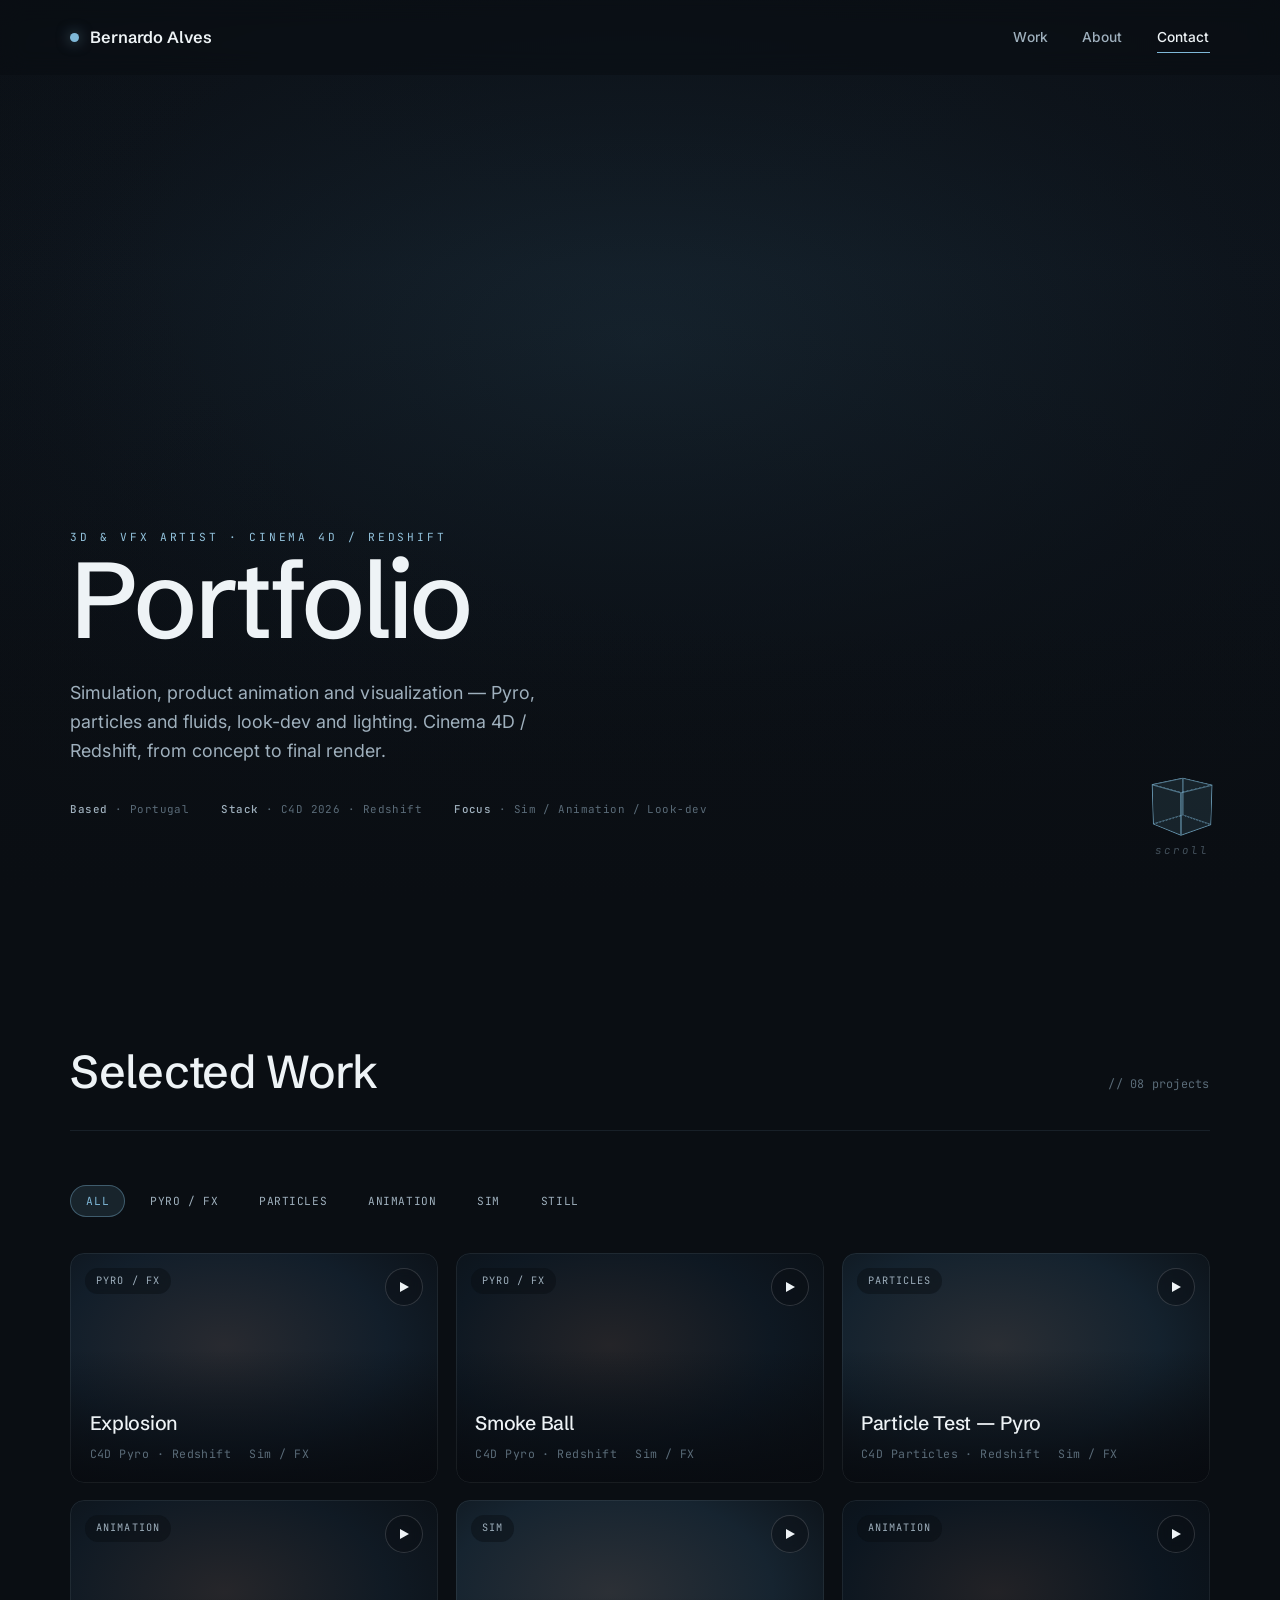
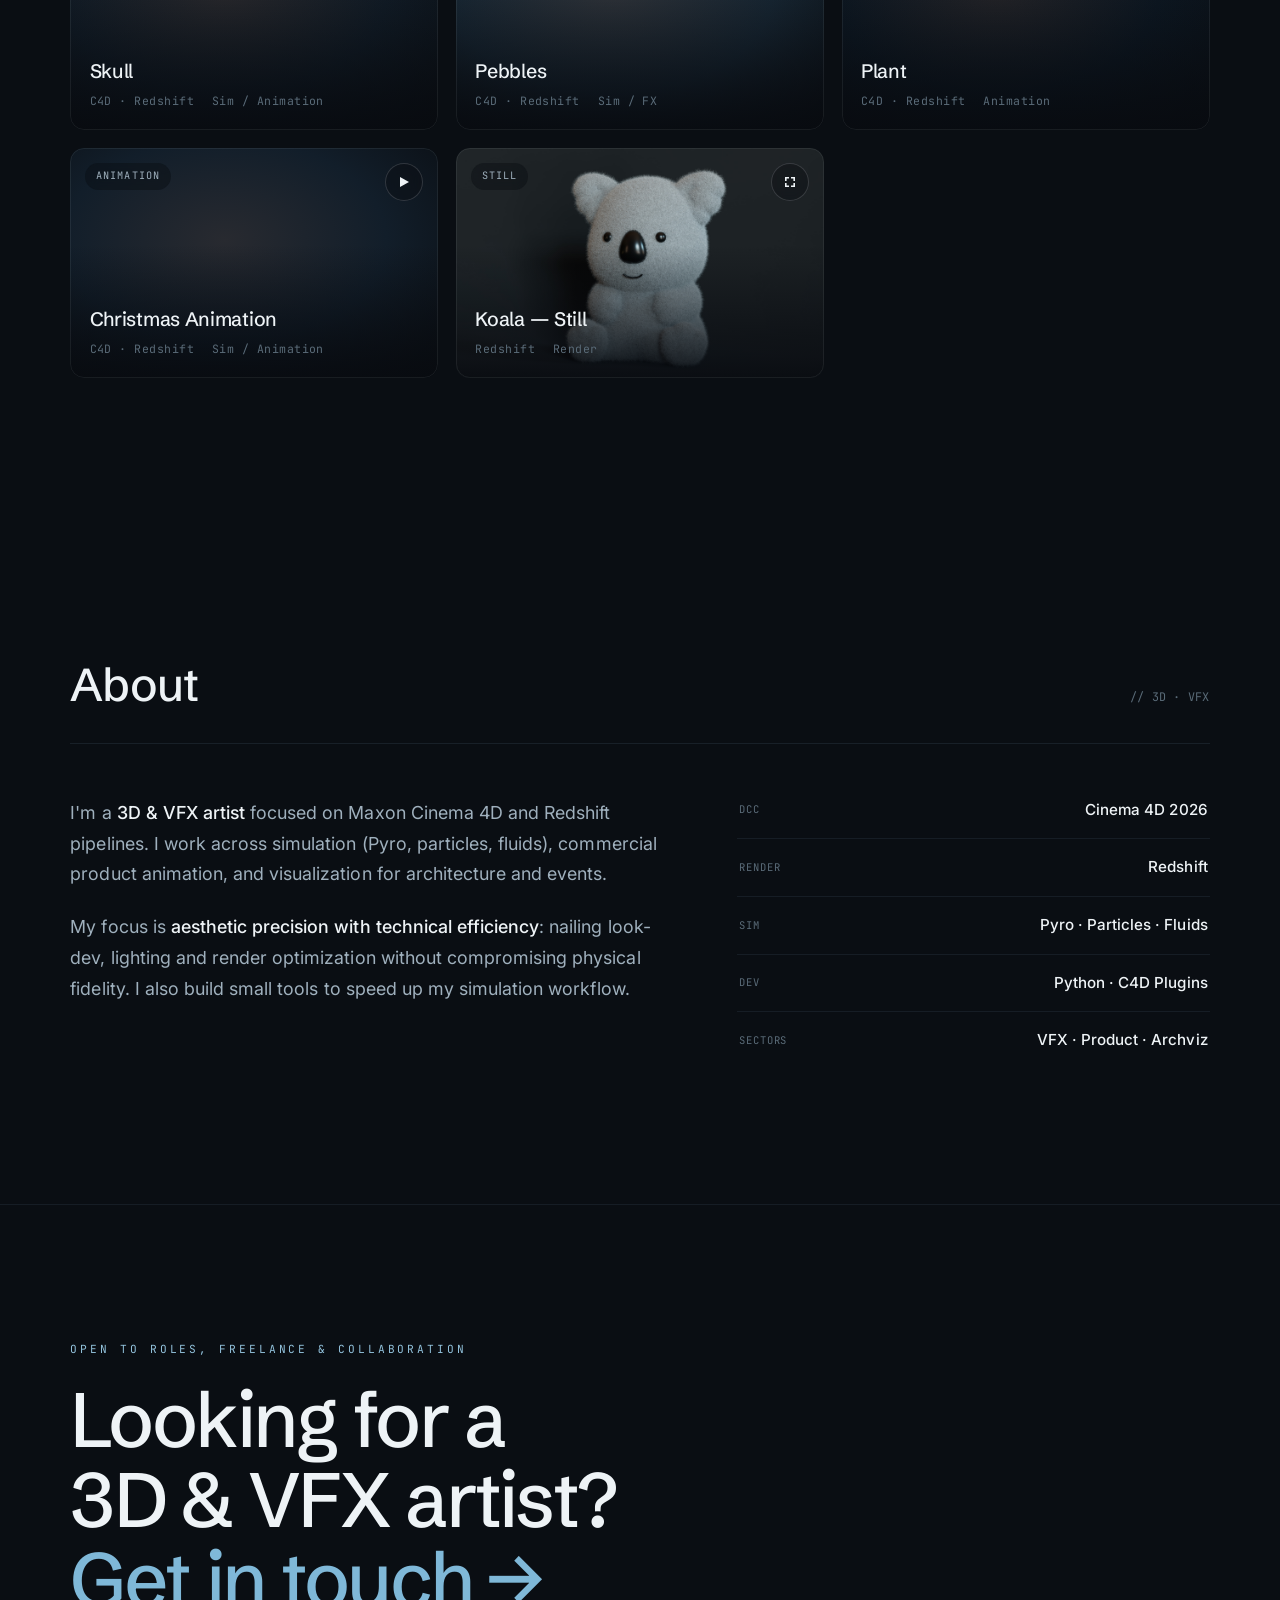
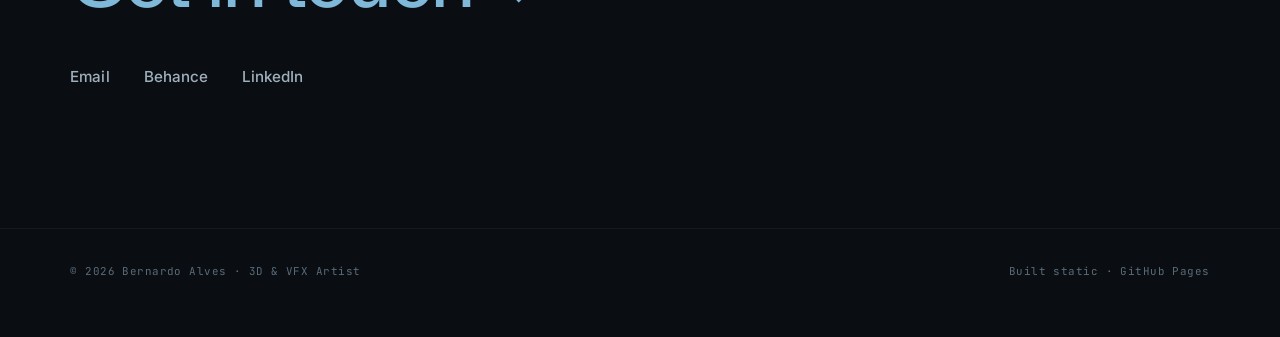
==== index.html @ 75c1fbb4 "Coherent capitalised notes; warmer overlay info layout - Rewrite every project note in a consistent," ====
<!DOCTYPE html>
<html lang="en">
<head>
<meta charset="UTF-8">
<meta name="viewport" content="width=device-width, initial-scale=1.0">
<script>document.documentElement.classList.add('js');</script>
<title>Bernardo Alves — 3D & VFX Artist</title>
<meta name="description" content="Portfolio of Bernardo Alves — 3D & VFX artist. Cinema 4D and Redshift: Pyro simulation, particles and fluids, product animation and visualization.">

<!-- Social / SEO -->
<meta property="og:type" content="website">
<meta property="og:title" content="Bernardo Alves — 3D & VFX Artist">
<meta property="og:description" content="Pyro, particles and fluids. Product animation and visualization. Cinema 4D / Redshift pipelines.">
<meta property="og:url" content="https://bernardoooalvesss.github.io/portfolio/">
<meta property="og:image" content="https://bernardoooalvesss.github.io/portfolio/assets/og-cover.jpg">
<meta name="twitter:card" content="summary_large_image">
<meta name="twitter:title" content="Bernardo Alves — 3D & VFX Artist">
<meta name="twitter:description" content="Pyro, particles and fluids. Cinema 4D / Redshift pipelines.">
<meta name="twitter:image" content="https://bernardoooalvesss.github.io/portfolio/assets/og-cover.jpg">
<meta name="theme-color" content="#0a0e13">
<link rel="icon" href="data:image/svg+xml,%3Csvg xmlns='http://www.w3.org/2000/svg' viewBox='0 0 32 32'%3E%3Crect width='32' height='32' rx='7' fill='%230a0e13'/%3E%3Ccircle cx='16' cy='16' r='6' fill='%237fb8d8'/%3E%3C/svg%3E">

<link rel="preconnect" href="https://fonts.googleapis.com">
<link rel="preconnect" href="https://fonts.gstatic.com" crossorigin>
<link href="https://fonts.googleapis.com/css2?family=Schibsted+Grotesk:wght@400;500;600;700&family=Inter:wght@400;450;500;600&family=JetBrains+Mono:wght@400&display=swap" rel="stylesheet">
<link rel="stylesheet" href="css/styles.css">
</head>
<body>

<nav class="nav" id="nav">
  <a class="brand" href="#top"><span class="dot"></span>Bernardo Alves</a>
  <div class="nav-links">
    <a href="#work">Work</a>
    <a href="#about">About</a>
    <a href="#contact">Contact</a>
  </div>
</nav>

<!-- ===================== HERO ===================== -->
<header class="hero" id="top">
  <div class="hero-media">
    <video id="hero-video" muted loop playsinline preload="none"
           poster="data:image/svg+xml,%3Csvg xmlns='http://www.w3.org/2000/svg' width='1600' height='900'%3E%3Cdefs%3E%3CradialGradient id='g' cx='50%25' cy='38%25' r='75%25'%3E%3Cstop offset='0' stop-color='%2316242f'/%3E%3Cstop offset='.5' stop-color='%230e151d'/%3E%3Cstop offset='1' stop-color='%230a0e13'/%3E%3C/radialGradient%3E%3C/defs%3E%3Crect width='1600' height='900' fill='url(%23g)'/%3E%3C/svg%3E"
           data-src-mp4="assets/media/bolafumo.mp4"></video>
  </div>
  <div class="hero-inner">
    <p class="eyebrow">3D &amp; VFX Artist · Cinema&nbsp;4D / Redshift</p>
    <h1>Portfolio</h1>
    <p class="hero-sub">Simulation, product animation and visualization — Pyro, particles and fluids, look-dev and lighting. Cinema&nbsp;4D / Redshift, from concept to final render.</p>
    <div class="hero-meta">
      <span class="slate"><b>Based</b> · Portugal</span>
      <span class="slate"><b>Stack</b> · C4D 2026 · Redshift</span>
      <span class="slate"><b>Focus</b> · Sim / Animation / Look-dev</span>
    </div>
  </div>
  <div class="scrollcue" id="scrollcue" aria-hidden="true">
    <div class="cube"><i></i><i></i><i></i><i></i><i></i><i></i></div>
    <em class="slate">scroll</em>
  </div>
</header>

<!-- ===================== WORK ===================== -->
<section id="work">
  <div class="sec-head" data-reveal>
    <h2>Selected Work</h2>
    <span class="count" id="work-count"></span>
  </div>

  <div class="filters" id="filters" role="group" aria-label="Filter by category" data-reveal></div>

  <!-- Tiles: duplicate an <article> per project and edit the data-* attributes.
       data-title / data-soft / data-role : card metadata
       data-tag   : category (drives the filters)
       data-src-mp4 : looping H.264 preview   ·   data-img : image-only tile -->
  <div class="grid" id="grid" data-reveal>
    <article class="tile"
      data-title="Explosion"
      data-soft="C4D Pyro · Redshift" data-role="Sim / FX"
      data-tag="Pyro / FX"
      data-note="Pyro explosion animation"
      data-src-mp4="assets/media/EXPLOSAO1.mp4"></article>

    <article class="tile"
      data-title="Smoke Ball"
      data-soft="C4D Pyro · Redshift" data-role="Sim / FX"
      data-tag="Pyro / FX"
      data-note="Pyro smoke animation"
      data-src-mp4="assets/media/bolafumo.mp4"></article>

    <article class="tile"
      data-title="Particle Test — Pyro"
      data-soft="C4D Particles · Redshift" data-role="Sim / FX"
      data-tag="Particles"
      data-note="Particle animation driven by a Pyro emitter"
      data-src-mp4="assets/media/PARTICULAS_PYROTESTE1.mp4"></article>

    <article class="tile"
      data-title="Skull"
      data-soft="C4D · Redshift" data-role="Sim / Animation"
      data-tag="Animation"
      data-note="Material creation and particle animation"
      data-src-mp4="assets/media/caveira.mp4"></article>

    <article class="tile"
      data-title="Pebbles"
      data-soft="C4D · Redshift" data-role="Sim / FX"
      data-tag="Sim"
      data-note="Particle animation"
      data-src-mp4="assets/media/pedrinhas.mp4"></article>

    <article class="tile" data-orient="portrait"
      data-title="Plant"
      data-soft="C4D · Redshift" data-role="Animation"
      data-tag="Animation"
      data-note="Branch spline-modifier animation"
      data-src-mp4="assets/media/planta.mp4"></article>

    <article class="tile"
      data-title="Christmas Animation"
      data-soft="C4D · Redshift" data-role="Sim / Animation"
      data-tag="Animation"
      data-note="Particle animation"
      data-src-mp4="assets/media/anim_painatal.mp4"></article>

    <article class="tile"
      data-title="Koala — Still"
      data-soft="Redshift" data-role="Render"
      data-tag="Still"
      data-note="Still render with hair material"
      data-poster="assets/media/koala.jpg" data-img="assets/media/koala.jpg"></article>
  </div>
</section>

<!-- ===================== ABOUT ===================== -->
<section id="about">
  <div class="sec-head" data-reveal>
    <h2>About</h2>
    <span class="count">// 3D · VFX</span>
  </div>
  <div class="about" data-reveal>
    <div>
      <p>I'm a <strong>3D &amp; VFX artist</strong> focused on Maxon Cinema&nbsp;4D and Redshift pipelines. I work across simulation (Pyro, particles, fluids), commercial product animation, and visualization for architecture and events.</p>
      <p>My focus is <strong>aesthetic precision with technical efficiency</strong>: nailing look-dev, lighting and render optimization without compromising physical fidelity. I also build small tools to speed up my simulation workflow.</p>
    </div>
    <div class="spec-list">
      <div class="spec-row"><span class="k">DCC</span><span class="v">Cinema 4D 2026</span></div>
      <div class="spec-row"><span class="k">Render</span><span class="v">Redshift</span></div>
      <div class="spec-row"><span class="k">Sim</span><span class="v">Pyro · Particles · Fluids</span></div>
      <div class="spec-row"><span class="k">Dev</span><span class="v">Python · C4D Plugins</span></div>
      <div class="spec-row"><span class="k">Sectors</span><span class="v">VFX · Product · Archviz</span></div>
    </div>
  </div>
</section>

<!-- ===================== CONTACT ===================== -->
<section id="contact" class="contact">
  <p class="eyebrow" style="margin-bottom:22px" data-reveal>Open to roles, freelance &amp; collaboration</p>
  <h2 data-reveal>Looking for a 3D&nbsp;&amp;&nbsp;VFX artist?<br><a href="mailto:bernardoalves3d@gmail.com">Get in touch →</a></h2>
  <div class="contact-links" data-reveal>
    <a href="mailto:bernardoalves3d@gmail.com">Email</a>
    <a href="https://www.behance.net/bernardoalves36" target="_blank" rel="noopener">Behance</a>
    <a href="https://www.linkedin.com/in/bernardo-alves-708a09206/" target="_blank" rel="noopener">LinkedIn</a>
  </div>
</section>

<footer>
  <span class="slate">© <span id="yr"></span> Bernardo Alves · 3D &amp; VFX Artist</span>
  <span class="slate">Built static · GitHub Pages</span>
</footer>

<!-- ===================== HOVER PREVIEW ===================== -->
<div class="preview" id="preview" aria-hidden="true">
  <div class="preview-card">
    <div class="preview-media">
      <video muted loop playsinline preload="none"></video>
      <img alt="" style="display:none">
    </div>
    <aside class="preview-info">
      <h3 class="p-title"></h3>
      <p class="p-note-text"></p>
      <div class="p-credit">
        <div class="c-row"><span class="c-k">Software</span><span class="c-v">Maxon Cinema 4D</span></div>
        <div class="c-row"><span class="c-k">Render</span><span class="c-v">Redshift</span></div>
      </div>
    </aside>
  </div>
</div>

<script src="js/main.js" defer></script>
</body>
</html>
---- css/styles.css ----
/* =================================================================
   Bernardo Alves — 3D & VFX Artist · portfolio styles
   Palette derived from the smoke render (cool steel-blue + rose).
   ================================================================= */

:root{
  --bg:#0a0e13;           /* deep blue-black — smoke shadow */
  --bg-raise:#10161e;
  --line:#27323f;
  --line-soft:#171f28;
  --ink:#eef3f6;          /* cool white */
  --ink-dim:#9fb0bd;
  --ink-faint:#5a6b78;
  --ember:#7fb8d8;        /* accent — steel-blue / smoke glow */
  --ember-soft:#527890;
  --rose:#cf92c2;         /* warm nuance — magenta-rose from the smoke base */
  --rose-deep:#7a4f86;
  --font-display:'Schibsted Grotesk',system-ui,sans-serif;
  --font-body:'Inter',system-ui,sans-serif;
  --font-mono:'JetBrains Mono',ui-monospace,monospace;
  --maxw:1440px;
  --gutter:clamp(22px,5.5vw,76px);
  --grid-gap:clamp(12px,1.4vw,22px);
  --ease:cubic-bezier(.22,1,.36,1);
}

*{box-sizing:border-box;margin:0;padding:0}
html{scroll-behavior:smooth;scroll-padding-top:88px;background:var(--bg)}
body{
  background:transparent;
  color:var(--ink);
  font-family:var(--font-body);
  line-height:1.62;
  letter-spacing:.002em;
  -webkit-font-smoothing:antialiased;
  text-rendering:optimizeLegibility;
  overflow-x:hidden;
}
a{color:inherit;text-decoration:none}
img,video{display:block;max-width:100%}

/* ---- scroll reveal (hidden only when JS is active, so no-JS still shows) ---- */
html.js [data-reveal]{opacity:0;transform:translateY(28px);transition:opacity .8s ease, transform .9s var(--ease)}
html.js [data-reveal].in{opacity:1;transform:none}

/* ---- micro-label (technical signature, used sparingly) ---- */
.slate{
  font-family:var(--font-mono);
  font-size:.68rem;
  letter-spacing:.04em;
  color:var(--ink-faint);
}
.slate b{color:var(--ink-dim);font-weight:500}
.eyebrow{
  font-family:var(--font-mono);
  font-size:.7rem;
  letter-spacing:.26em;
  text-transform:uppercase;
  color:color-mix(in srgb,var(--ember) 82%, var(--ink));
}

/* ---------------- NAV ---------------- */
.nav{
  position:fixed;top:0;left:0;right:0;z-index:50;
  display:flex;align-items:center;justify-content:space-between;
  padding:22px var(--gutter);
  backdrop-filter:blur(12px);
  background:color-mix(in srgb,var(--bg) 55%, transparent);
  border-bottom:1px solid transparent;
  transition:border-color .4s, background .4s, padding .4s;
}
.nav.scrolled{border-bottom-color:color-mix(in srgb,var(--line) 55%, transparent);padding:15px var(--gutter)}
.brand{font-family:var(--font-display);font-weight:600;font-size:1.02rem;letter-spacing:-.01em;display:flex;align-items:center;gap:11px}
.brand .dot{width:9px;height:9px;border-radius:50%;background:var(--ember);box-shadow:0 0 14px color-mix(in srgb,var(--ember) 55%,transparent)}
.nav-links{display:flex;gap:34px;font-family:var(--font-body);font-weight:500;font-size:.86rem;letter-spacing:.01em}
.nav-links a{color:var(--ink-dim);transition:color .25s;position:relative;padding:4px 0}
.nav-links a:hover,.nav-links a:focus-visible,.nav-links a.active{color:var(--ink)}
.nav-links a::after{content:"";position:absolute;left:0;bottom:-1px;height:1px;width:0;background:var(--ember);transition:width .3s var(--ease)}
.nav-links a:hover::after,.nav-links a:focus-visible::after,.nav-links a.active::after{width:100%}
@media(max-width:680px){.nav-links{display:none}}

/* ---------------- HERO ---------------- */
.hero{position:relative;height:100svh;min-height:600px;display:flex;align-items:flex-end;overflow:hidden}
.hero-media{position:absolute;inset:0;z-index:0}
.hero-media video,.hero-media .poster-fallback{width:100%;height:100%;object-fit:cover}
.hero-media::after{content:"";position:absolute;inset:0;background:
  radial-gradient(125% 95% at 68% 28%, transparent 42%, rgba(10,14,19,.5) 100%),
  linear-gradient(180deg,rgba(10,14,19,.4) 0%,rgba(10,14,19,.04) 30%,rgba(10,14,19,.5) 70%,var(--bg) 100%)}
.hero-inner{position:relative;z-index:2;width:100%;max-width:var(--maxw);margin:0 auto;padding:0 var(--gutter) clamp(56px,9vh,118px)}
.hero h1{
  font-family:var(--font-display);font-weight:500;
  font-size:clamp(2.7rem,8.4vw,6.8rem);
  line-height:1.0;letter-spacing:-.035em;max-width:15ch;
}
.hero h1 em{font-style:normal;color:var(--ember)}
.hero-sub{margin-top:26px;max-width:48ch;color:var(--ink-dim);font-size:clamp(1.02rem,1.4vw,1.2rem);line-height:1.6}
.hero-meta{display:flex;flex-wrap:wrap;gap:10px 32px;margin-top:36px}
.scrollcue{position:absolute;right:var(--gutter);bottom:40px;z-index:2;display:flex;flex-direction:column;align-items:center;gap:16px;perspective:340px}
.scrollcue .slate{opacity:.7;letter-spacing:.2em}
.cube{position:relative;width:42px;height:42px;transform-style:preserve-3d;transform:rotateX(-20deg) rotateY(24deg)}
.cube i{position:absolute;inset:0;display:block;border:1px solid color-mix(in srgb,var(--ember) 55%, transparent);background:color-mix(in srgb,var(--ember) 6%, transparent)}
.cube i:nth-child(1){transform:translateZ(21px)}
.cube i:nth-child(2){transform:rotateY(180deg) translateZ(21px)}
.cube i:nth-child(3){transform:rotateY(90deg) translateZ(21px)}
.cube i:nth-child(4){transform:rotateY(-90deg) translateZ(21px)}
.cube i:nth-child(5){transform:rotateX(90deg) translateZ(21px)}
.cube i:nth-child(6){transform:rotateX(-90deg) translateZ(21px)}

/* ---------------- SECTIONS ---------------- */
section{max-width:var(--maxw);margin:0 auto;padding:clamp(96px,15vh,196px) var(--gutter)}
#work{max-width:none}   /* full-bleed project gallery */
.sec-head{display:flex;align-items:baseline;justify-content:space-between;gap:24px;margin-bottom:clamp(40px,6vh,72px);border-bottom:1px solid color-mix(in srgb,var(--line) 50%, transparent);padding-bottom:20px}
.sec-head h2{font-family:var(--font-display);font-weight:500;font-size:clamp(1.8rem,3.6vw,2.9rem);letter-spacing:-.025em}
.sec-head .count{font-family:var(--font-mono);color:var(--ink-faint);font-size:.74rem;letter-spacing:.02em}

/* ---------------- FILTERS ---------------- */
.filters{display:flex;flex-wrap:wrap;gap:9px;margin-bottom:clamp(28px,4vh,44px)}
.filters button{
  font-family:var(--font-mono);font-size:.7rem;letter-spacing:.05em;text-transform:uppercase;
  color:var(--ink-dim);background:transparent;border:1px solid transparent;
  padding:8px 15px;border-radius:100px;cursor:pointer;transition:color .2s,border-color .2s,background .2s;
}
.filters button:hover{color:var(--ink);background:color-mix(in srgb,var(--ink) 6%, transparent)}
.filters button[aria-pressed="true"]{
  color:var(--ember);
  background:color-mix(in srgb,var(--ember) 13%, transparent);
  border-color:color-mix(in srgb,var(--ember) 38%, transparent);
}
.tile.hidden{display:none}

/* ---------------- WORK GRID ----------------
   3 columns, full width. On desktop the grid becomes "expandable":
   hovering a tile grows its column + row and gently pushes the rest
   (driven from JS by animating the grid track sizes). */
.grid{
  display:grid;
  grid-template-columns:repeat(3,1fr);
  gap:var(--grid-gap);
}
@media(max-width:1100px){.grid{grid-template-columns:repeat(2,1fr)}}
@media(max-width:640px){.grid{grid-template-columns:1fr}}

.tile{
  position:relative;border-radius:14px;overflow:hidden;min-width:0;
  background:var(--bg-raise);
  transition:transform .4s var(--ease), box-shadow .4s ease;
}
.tile::after{content:"";position:absolute;inset:0;border-radius:inherit;border:1px solid color-mix(in srgb,var(--ink) 7%, transparent);pointer-events:none;transition:border-color .4s;z-index:4}
.tile:hover,.tile:focus-visible{outline:none;transform:translateY(-4px);box-shadow:0 24px 50px -28px rgba(0,0,0,.7)}
.tile:hover::after,.tile:focus-visible::after{border-color:color-mix(in srgb,var(--ember) 40%, transparent)}

.tile-frame{position:relative;aspect-ratio:16/10;overflow:hidden;background:#05080c}
.tile-frame video,.tile-frame .poster{position:absolute;inset:0;width:100%;height:100%;object-fit:cover}
.tile-frame video{opacity:0;transition:opacity .6s}
.tile.playing .tile-frame video{opacity:1}
.tile-frame::after{content:"";position:absolute;inset:0;background:linear-gradient(180deg,transparent 42%,rgba(8,11,16,.92));pointer-events:none}
.tile-tag{position:absolute;top:15px;left:15px;z-index:3;font-family:var(--font-mono);font-size:.64rem;letter-spacing:.1em;text-transform:uppercase;color:var(--ink-dim);background:color-mix(in srgb,var(--bg) 45%, transparent);padding:5px 11px;border-radius:100px;backdrop-filter:blur(6px)}
.tile-body{position:absolute;left:0;right:0;bottom:0;z-index:3;padding:clamp(18px,1.5vw,30px)}
.tile-body h3{font-family:var(--font-display);font-weight:500;font-size:clamp(1.22rem,1.45vw,1.85rem);letter-spacing:-.015em;line-height:1.1}
.tile-body .row{display:flex;gap:6px 18px;flex-wrap:wrap;margin-top:10px}
.tile-body .slate{font-size:.72rem}
.play-dot{position:absolute;top:15px;right:15px;z-index:3;width:38px;height:38px;border-radius:50%;border:1px solid color-mix(in srgb,var(--ink) 16%, transparent);background:color-mix(in srgb,var(--bg) 40%, transparent);display:grid;place-items:center;backdrop-filter:blur(6px);transition:background .3s,border-color .3s}
.tile:hover .play-dot{background:var(--ember);border-color:var(--ember)}
.play-dot svg{width:12px;height:12px;fill:var(--ink)}
.tile:hover .play-dot svg{fill:var(--bg)}

/* ---------------- ABOUT ---------------- */
.about{display:grid;grid-template-columns:1.25fr 1fr;gap:clamp(40px,6vw,90px);align-items:start}
@media(max-width:820px){.about{grid-template-columns:1fr}}
.about p{color:var(--ink-dim);font-size:1.12rem;line-height:1.72;max-width:56ch}
.about p+p{margin-top:22px}
.about strong{color:var(--ink);font-weight:500}
.spec-list{display:flex;flex-direction:column}
.spec-row{display:flex;justify-content:space-between;align-items:center;gap:16px;padding:16px 2px;border-bottom:1px solid color-mix(in srgb,var(--line) 42%, transparent);font-size:.95rem}
.spec-row:first-child{padding-top:0}
.spec-row:last-child{border-bottom:none}
.spec-row .k{color:var(--ink-faint);font-family:var(--font-mono);text-transform:uppercase;letter-spacing:.08em;font-size:.66rem}
.spec-row .v{color:var(--ink);text-align:right;font-weight:500}

/* ---------------- CONTACT ---------------- */
.contact{text-align:left;border-top:1px solid color-mix(in srgb,var(--line) 42%, transparent)}
.contact h2{font-family:var(--font-display);font-weight:500;font-size:clamp(2.2rem,6.5vw,4.8rem);letter-spacing:-.035em;line-height:1.04;max-width:16ch}
.contact h2 a{color:var(--ember);transition:opacity .25s}
.contact h2 a:hover{opacity:.72}
.contact-links{display:flex;flex-wrap:wrap;gap:16px 34px;margin-top:clamp(34px,5vh,52px);font-family:var(--font-body);font-size:.95rem;font-weight:500}
.contact-links a{color:var(--ink-dim);border-bottom:1px solid transparent;padding-bottom:3px;transition:color .2s,border-color .2s}
.contact-links a:hover,.contact-links a:focus-visible{color:var(--ink);border-color:var(--rose)}
footer{max-width:var(--maxw);margin:0 auto;padding:34px var(--gutter) 56px;display:flex;justify-content:space-between;flex-wrap:wrap;gap:10px;border-top:1px solid color-mix(in srgb,var(--line) 32%, transparent)}

/* ---------------- HOVER PREVIEW OVERLAY ---------------- */
.preview{position:fixed;inset:0;z-index:40;display:flex;align-items:center;justify-content:center;padding:48px;pointer-events:none;opacity:0;visibility:hidden;background:color-mix(in srgb,var(--bg) 60%, transparent);transition:opacity .3s ease, visibility 0s linear .3s}
.preview.open{opacity:1;visibility:visible;transition:opacity .32s ease, visibility 0s}
.preview-card{pointer-events:auto;display:flex;align-items:stretch;background:var(--bg-raise);border:1px solid color-mix(in srgb,var(--ink) 10%, transparent);border-radius:14px;overflow:hidden;box-shadow:0 44px 100px -34px rgba(0,0,0,.9);opacity:0;transform:translateY(16px) scale(.965);transition:opacity .4s ease, transform .55s var(--ease)}
.preview.open .preview-card{opacity:1;transform:translateY(0) scale(1)}
.preview-info>*{opacity:0;transform:translateY(10px);transition:opacity .45s ease, transform .55s var(--ease)}
.preview.open .preview-info>*{opacity:1;transform:none}
.preview.open .p-note-text{transition-delay:.08s}
.preview.open .p-credit{transition-delay:.16s}
.preview-media{flex:none;background:#05080c;line-height:0}
.preview-media video,.preview-media img{width:100%;height:100%;object-fit:cover;display:block}
.preview-info{flex:none;width:288px;padding:30px 32px;display:flex;flex-direction:column}
.p-title{font-family:var(--font-display);font-weight:500;font-size:clamp(1.5rem,1.7vw,2rem);letter-spacing:-.02em;line-height:1.08;margin-bottom:14px}
.p-note-text{color:var(--ink-dim);font-size:1.02rem;line-height:1.55}
.p-credit{margin-top:auto;padding-top:26px;display:flex;flex-direction:column;gap:13px}
.c-row{display:flex;flex-direction:column;gap:3px}
.c-k{font-size:.72rem;color:var(--ink-faint)}
.c-v{font-weight:500;font-size:.92rem;color:var(--ink)}
@media(max-width:900px){.preview{display:none!important}}

:focus-visible{outline:2px solid var(--ember);outline-offset:3px}

@media(prefers-reduced-motion:reduce){
  *{animation:none!important;scroll-behavior:auto!important;transition:none!important}
  html.js [data-reveal]{opacity:1!important;transform:none!important}
}
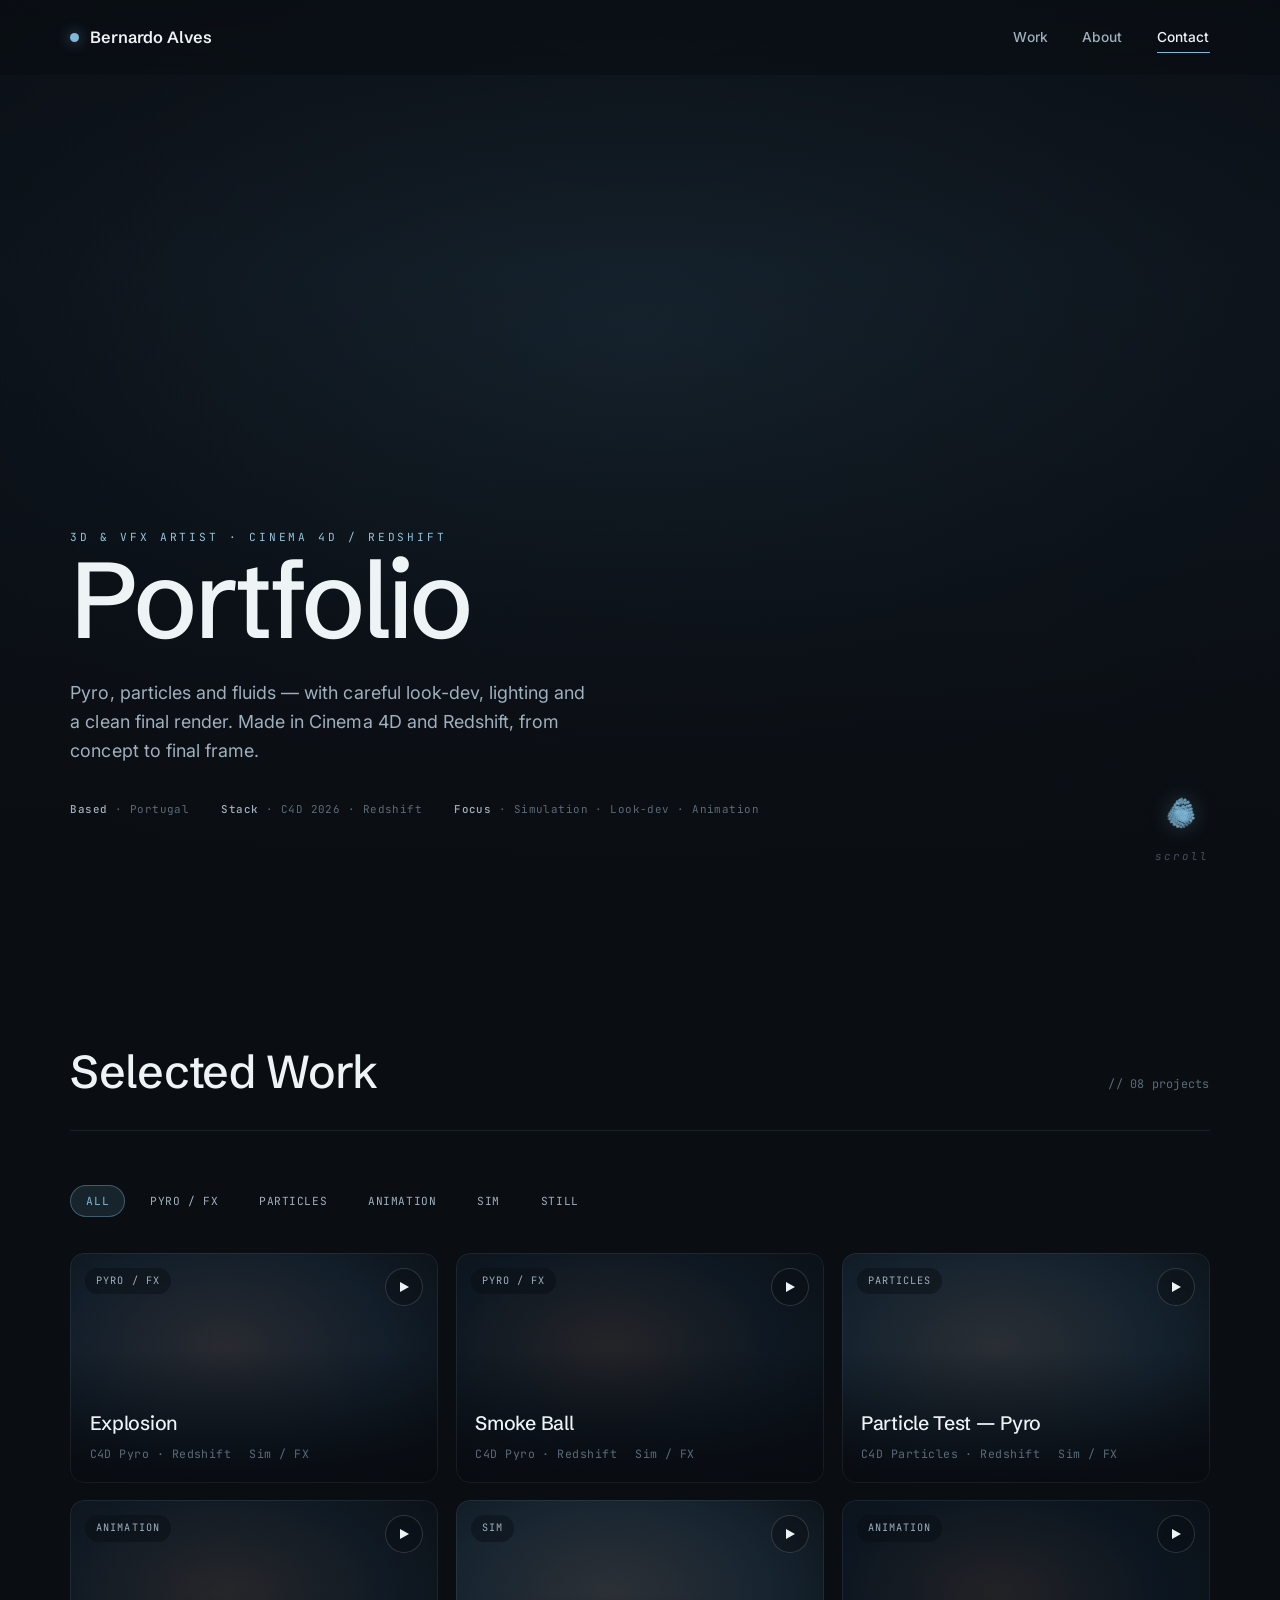
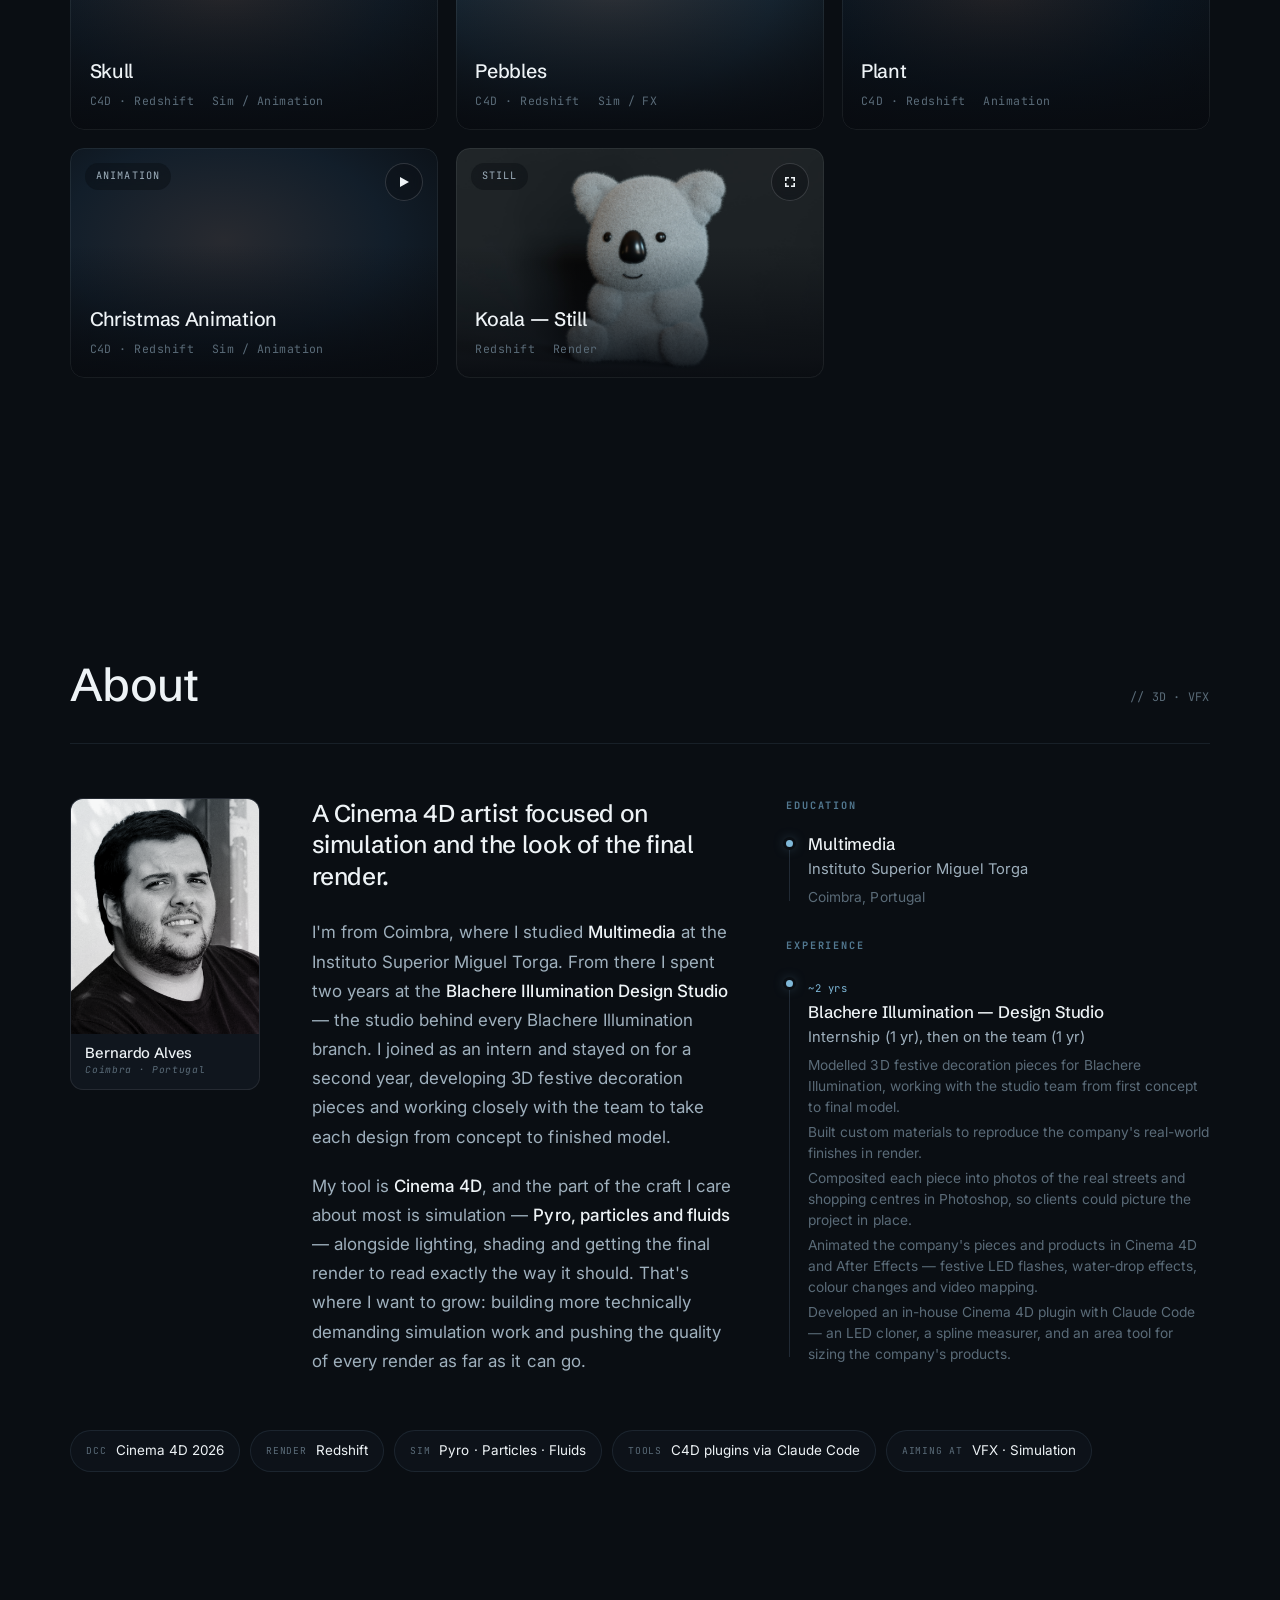
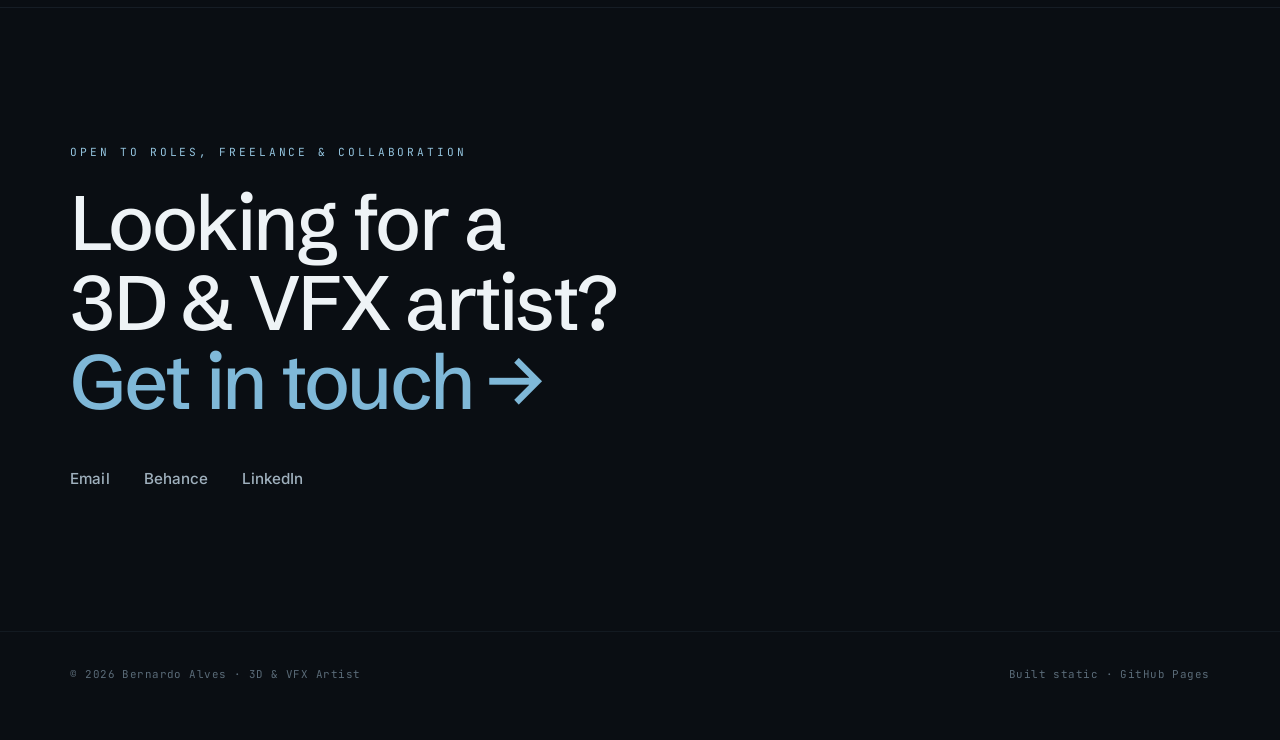
==== commit 698ecb6e: "comitzao" ====
--- a/index.html
+++ b/index.html
@@ -5,17 +5,17 @@
 <meta name="viewport" content="width=device-width, initial-scale=1.0">
 <script>document.documentElement.classList.add('js');</script>
 <title>Bernardo Alves — 3D & VFX Artist</title>
-<meta name="description" content="Portfolio of Bernardo Alves — 3D & VFX artist. Cinema 4D and Redshift: Pyro simulation, particles and fluids, product animation and visualization.">
+<meta name="description" content="Portfolio of Bernardo Alves — Cinema 4D & Redshift artist focused on simulation: Pyro, particles and fluids, with look-dev, lighting and a clean final render.">
 
 <!-- Social / SEO -->
 <meta property="og:type" content="website">
 <meta property="og:title" content="Bernardo Alves — 3D & VFX Artist">
-<meta property="og:description" content="Pyro, particles and fluids. Product animation and visualization. Cinema 4D / Redshift pipelines.">
+<meta property="og:description" content="Cinema 4D & Redshift. Simulation — Pyro, particles and fluids — with look-dev, lighting and a clean final render.">
 <meta property="og:url" content="https://bernardoooalvesss.github.io/portfolio/">
 <meta property="og:image" content="https://bernardoooalvesss.github.io/portfolio/assets/og-cover.jpg">
 <meta name="twitter:card" content="summary_large_image">
 <meta name="twitter:title" content="Bernardo Alves — 3D & VFX Artist">
-<meta name="twitter:description" content="Pyro, particles and fluids. Cinema 4D / Redshift pipelines.">
+<meta name="twitter:description" content="Cinema 4D & Redshift. Simulation — Pyro, particles and fluids — look-dev and render.">
 <meta name="twitter:image" content="https://bernardoooalvesss.github.io/portfolio/assets/og-cover.jpg">
 <meta name="theme-color" content="#0a0e13">
 <link rel="icon" href="data:image/svg+xml,%3Csvg xmlns='http://www.w3.org/2000/svg' viewBox='0 0 32 32'%3E%3Crect width='32' height='32' rx='7' fill='%230a0e13'/%3E%3Ccircle cx='16' cy='16' r='6' fill='%237fb8d8'/%3E%3C/svg%3E">
@@ -46,15 +46,15 @@
   <div class="hero-inner">
     <p class="eyebrow">3D &amp; VFX Artist · Cinema&nbsp;4D / Redshift</p>
     <h1>Portfolio</h1>
-    <p class="hero-sub">Simulation, product animation and visualization — Pyro, particles and fluids, look-dev and lighting. Cinema&nbsp;4D / Redshift, from concept to final render.</p>
+    <p class="hero-sub">Pyro, particles and fluids — with careful look-dev, lighting and a clean final render. Made in Cinema&nbsp;4D and Redshift, from concept to final frame.</p>
     <div class="hero-meta">
       <span class="slate"><b>Based</b> · Portugal</span>
       <span class="slate"><b>Stack</b> · C4D 2026 · Redshift</span>
-      <span class="slate"><b>Focus</b> · Sim / Animation / Look-dev</span>
+      <span class="slate"><b>Focus</b> · Simulation · Look-dev · Animation</span>
     </div>
   </div>
   <div class="scrollcue" id="scrollcue" aria-hidden="true">
-    <div class="cube"><i></i><i></i><i></i><i></i><i></i><i></i></div>
+    <canvas class="solid" id="solid"></canvas>
     <em class="slate">scroll</em>
   </div>
 </header>
@@ -77,56 +77,56 @@
       data-title="Explosion"
       data-soft="C4D Pyro · Redshift" data-role="Sim / FX"
       data-tag="Pyro / FX"
-      data-note="Pyro explosion animation"
+      data-note="Pyro explosion simulation"
       data-src-mp4="assets/media/EXPLOSAO1.mp4"></article>
 
     <article class="tile"
       data-title="Smoke Ball"
       data-soft="C4D Pyro · Redshift" data-role="Sim / FX"
       data-tag="Pyro / FX"
-      data-note="Pyro smoke animation"
+      data-note="Pyro smoke simulation"
       data-src-mp4="assets/media/bolafumo.mp4"></article>
 
     <article class="tile"
       data-title="Particle Test — Pyro"
       data-soft="C4D Particles · Redshift" data-role="Sim / FX"
       data-tag="Particles"
-      data-note="Particle animation driven by a Pyro emitter"
+      data-note="Particle system driven by a Pyro emitter"
       data-src-mp4="assets/media/PARTICULAS_PYROTESTE1.mp4"></article>
 
     <article class="tile"
       data-title="Skull"
       data-soft="C4D · Redshift" data-role="Sim / Animation"
       data-tag="Animation"
-      data-note="Material creation and particle animation"
+      data-note="Particle animation with custom materials"
       data-src-mp4="assets/media/caveira.mp4"></article>
 
     <article class="tile"
       data-title="Pebbles"
       data-soft="C4D · Redshift" data-role="Sim / FX"
       data-tag="Sim"
-      data-note="Particle animation"
+      data-note="Particle simulation"
       data-src-mp4="assets/media/pedrinhas.mp4"></article>
 
     <article class="tile" data-orient="portrait"
       data-title="Plant"
       data-soft="C4D · Redshift" data-role="Animation"
       data-tag="Animation"
-      data-note="Branch spline-modifier animation"
+      data-note="Spline-modifier branch animation"
       data-src-mp4="assets/media/planta.mp4"></article>
 
     <article class="tile"
       data-title="Christmas Animation"
       data-soft="C4D · Redshift" data-role="Sim / Animation"
       data-tag="Animation"
-      data-note="Particle animation"
+      data-note="Festive particle animation"
       data-src-mp4="assets/media/anim_painatal.mp4"></article>
 
     <article class="tile"
       data-title="Koala — Still"
       data-soft="Redshift" data-role="Render"
       data-tag="Still"
-      data-note="Still render with hair material"
+      data-note="Still render with a fur material"
       data-poster="assets/media/koala.jpg" data-img="assets/media/koala.jpg"></article>
   </div>
 </section>
@@ -137,18 +137,60 @@
     <h2>About</h2>
     <span class="count">// 3D · VFX</span>
   </div>
+
   <div class="about" data-reveal>
-    <div>
-      <p>I'm a <strong>3D &amp; VFX artist</strong> focused on Maxon Cinema&nbsp;4D and Redshift pipelines. I work across simulation (Pyro, particles, fluids), commercial product animation, and visualization for architecture and events.</p>
-      <p>My focus is <strong>aesthetic precision with technical efficiency</strong>: nailing look-dev, lighting and render optimization without compromising physical fidelity. I also build small tools to speed up my simulation workflow.</p>
-    </div>
-    <div class="spec-list">
-      <div class="spec-row"><span class="k">DCC</span><span class="v">Cinema 4D 2026</span></div>
-      <div class="spec-row"><span class="k">Render</span><span class="v">Redshift</span></div>
-      <div class="spec-row"><span class="k">Sim</span><span class="v">Pyro · Particles · Fluids</span></div>
-      <div class="spec-row"><span class="k">Dev</span><span class="v">Python · C4D Plugins</span></div>
-      <div class="spec-row"><span class="k">Sectors</span><span class="v">VFX · Product · Archviz</span></div>
-    </div>
+    <div class="about-body">
+      <p class="lede">A Cinema&nbsp;4D artist focused on simulation and the look of the final render.</p>
+      <p>I'm from Coimbra, where I studied <strong>Multimedia</strong> at the Instituto Superior Miguel Torga. From there I spent two years at the <strong>Blachere Illumination Design&nbsp;Studio</strong> — the studio behind every Blachere Illumination branch. I joined as an intern and stayed on for a second year, developing 3D festive decoration pieces and working closely with the team to take each design from concept to finished model.</p>
+      <p>My tool is <strong>Cinema&nbsp;4D</strong>, and the part of the craft I care about most is simulation — <strong>Pyro, particles and fluids</strong> — alongside lighting, shading and getting the final render to read exactly the way it should. That's where I want to grow: building more technically demanding simulation work and pushing the quality of every render as far as it can go.</p>
+    </div>
+
+    <figure class="portrait">
+      <div class="portrait-frame">
+        <img src="assets/media/portrait.jpg" alt="Bernardo Alves"
+             onerror="this.style.display='none';this.parentNode.classList.add('no-img')">
+      </div>
+      <figcaption>
+        <span class="p-name">Bernardo Alves</span>
+        <em class="slate">Coimbra · Portugal</em>
+      </figcaption>
+    </figure>
+
+    <div class="cv">
+      <div class="cv-col">
+        <h4 class="cv-h">Education</h4>
+        <ol class="timeline">
+          <li>
+            <span class="t-role">Multimedia</span>
+            <span class="t-org">Instituto Superior Miguel Torga</span>
+            <span class="t-note">Coimbra, Portugal</span>
+          </li>
+        </ol>
+      </div>
+      <div class="cv-col">
+        <h4 class="cv-h">Experience</h4>
+        <ol class="timeline">
+          <li>
+            <span class="t-year">~2 yrs</span>
+            <span class="t-role">Blachere Illumination — Design Studio</span>
+            <span class="t-org">Internship (1&nbsp;yr), then on the team (1&nbsp;yr)</span>
+            <span class="t-note">Modelled 3D festive decoration pieces for Blachere Illumination, working with the studio team from first concept to final model.</span>
+            <span class="t-note">Built custom materials to reproduce the company's real-world finishes in render.</span>
+            <span class="t-note">Composited each piece into photos of the real streets and shopping centres in Photoshop, so clients could picture the project in place.</span>
+            <span class="t-note">Animated the company's pieces and products in Cinema&nbsp;4D and After Effects — festive LED flashes, water-drop effects, colour changes and video mapping.</span>
+            <span class="t-note">Developed an in-house Cinema&nbsp;4D plugin with Claude Code — an LED cloner, a spline measurer, and an area tool for sizing the company's products.</span>
+          </li>
+        </ol>
+      </div>
+    </div>
+  </div>
+
+  <div class="toolset" data-reveal>
+    <span class="ts-item"><span class="ts-k">DCC</span>Cinema 4D 2026</span>
+    <span class="ts-item"><span class="ts-k">Render</span>Redshift</span>
+    <span class="ts-item"><span class="ts-k">Sim</span>Pyro · Particles · Fluids</span>
+    <span class="ts-item"><span class="ts-k">Tools</span>C4D plugins via Claude Code</span>
+    <span class="ts-item"><span class="ts-k">Aiming at</span>VFX · Simulation</span>
   </div>
 </section>
 
@@ -168,19 +210,24 @@
   <span class="slate">Built static · GitHub Pages</span>
 </footer>
 
-<!-- ===================== HOVER PREVIEW ===================== -->
+<!-- ===================== CLICK PREVIEW ===================== -->
 <div class="preview" id="preview" aria-hidden="true">
-  <div class="preview-card">
+  <div class="preview-card" role="dialog" aria-modal="true" aria-label="Project preview">
+    <button class="preview-close" type="button" id="preview-close" aria-label="Close preview">
+      <svg viewBox="0 0 14 14" aria-hidden="true"><path d="M1 1l12 12M13 1L1 13" stroke="currentColor" stroke-width="1.5" fill="none" stroke-linecap="round"/></svg>
+    </button>
     <div class="preview-media">
       <video muted loop playsinline preload="none"></video>
       <img alt="" style="display:none">
     </div>
     <aside class="preview-info">
+      <span class="p-tag"></span>
       <h3 class="p-title"></h3>
       <p class="p-note-text"></p>
       <div class="p-credit">
         <div class="c-row"><span class="c-k">Software</span><span class="c-v">Maxon Cinema 4D</span></div>
         <div class="c-row"><span class="c-k">Render</span><span class="c-v">Redshift</span></div>
+        <div class="c-row"><span class="c-k">Role</span><span class="c-v p-role"></span></div>
       </div>
     </aside>
   </div>
--- a/css/styles.css
+++ b/css/styles.css
@@ -95,16 +95,11 @@
 .hero h1 em{font-style:normal;color:var(--ember)}
 .hero-sub{margin-top:26px;max-width:48ch;color:var(--ink-dim);font-size:clamp(1.02rem,1.4vw,1.2rem);line-height:1.6}
 .hero-meta{display:flex;flex-wrap:wrap;gap:10px 32px;margin-top:36px}
-.scrollcue{position:absolute;right:var(--gutter);bottom:40px;z-index:2;display:flex;flex-direction:column;align-items:center;gap:16px;perspective:340px}
-.scrollcue .slate{opacity:.7;letter-spacing:.2em}
-.cube{position:relative;width:42px;height:42px;transform-style:preserve-3d;transform:rotateX(-20deg) rotateY(24deg)}
-.cube i{position:absolute;inset:0;display:block;border:1px solid color-mix(in srgb,var(--ember) 55%, transparent);background:color-mix(in srgb,var(--ember) 6%, transparent)}
-.cube i:nth-child(1){transform:translateZ(21px)}
-.cube i:nth-child(2){transform:rotateY(180deg) translateZ(21px)}
-.cube i:nth-child(3){transform:rotateY(90deg) translateZ(21px)}
-.cube i:nth-child(4){transform:rotateY(-90deg) translateZ(21px)}
-.cube i:nth-child(5){transform:rotateX(90deg) translateZ(21px)}
-.cube i:nth-child(6){transform:rotateX(-90deg) translateZ(21px)}
+/* morphing wireframe solid — fixed to the corner, follows the whole page */
+.scrollcue{position:fixed;right:var(--gutter);bottom:34px;z-index:25;display:flex;flex-direction:column;align-items:center;gap:11px;pointer-events:none}
+.scrollcue .solid{width:46px;height:46px;display:block;filter:drop-shadow(0 0 10px color-mix(in srgb,var(--ember) 30%, transparent))}
+.scrollcue .slate{opacity:.7;letter-spacing:.2em;transition:opacity .5s ease}
+@media(max-width:640px){.scrollcue{bottom:18px;gap:8px}.scrollcue .solid{width:38px;height:38px}}
 
 /* ---------------- SECTIONS ---------------- */
 section{max-width:var(--maxw);margin:0 auto;padding:clamp(96px,15vh,196px) var(--gutter)}
@@ -165,17 +160,61 @@
 .tile:hover .play-dot svg{fill:var(--bg)}
 
 /* ---------------- ABOUT ---------------- */
-.about{display:grid;grid-template-columns:1.25fr 1fr;gap:clamp(40px,6vw,90px);align-items:start}
-@media(max-width:820px){.about{grid-template-columns:1fr}}
-.about p{color:var(--ink-dim);font-size:1.12rem;line-height:1.72;max-width:56ch}
-.about p+p{margin-top:22px}
-.about strong{color:var(--ink);font-weight:500}
-.spec-list{display:flex;flex-direction:column}
-.spec-row{display:flex;justify-content:space-between;align-items:center;gap:16px;padding:16px 2px;border-bottom:1px solid color-mix(in srgb,var(--line) 42%, transparent);font-size:.95rem}
-.spec-row:first-child{padding-top:0}
-.spec-row:last-child{border-bottom:none}
-.spec-row .k{color:var(--ink-faint);font-family:var(--font-mono);text-transform:uppercase;letter-spacing:.08em;font-size:.66rem}
-.spec-row .v{color:var(--ink);text-align:right;font-weight:500}
+/* three balanced columns: portrait · bio · CV — contained for a clean rhythm */
+.about{display:grid;grid-template-columns:190px minmax(0,1fr) minmax(0,1fr);column-gap:clamp(40px,4vw,64px);row-gap:0;align-items:start}
+.portrait{grid-column:1;grid-row:1}
+.about-body{grid-column:2;grid-row:1}
+.cv{grid-column:3;grid-row:1}
+@media(max-width:1100px){   /* portrait + bio on top, CV full width below */
+  .about{grid-template-columns:190px 1fr}
+  .portrait{grid-column:1;grid-row:1}
+  .about-body{grid-column:2;grid-row:1}
+  .cv{grid-column:1 / -1;grid-row:2;margin-top:40px;padding-top:34px;border-top:1px solid color-mix(in srgb,var(--line) 46%, transparent)}
+}
+@media(max-width:820px){    /* full stack */
+  .about{grid-template-columns:1fr;row-gap:32px}
+  .portrait,.about-body,.cv{grid-column:1;grid-row:auto}
+}
+
+/* portrait — small, secondary; image toned to near-B&W, caption sits below it */
+.portrait{position:relative;width:190px;border-radius:13px;overflow:hidden;background:var(--bg-raise);border:1px solid color-mix(in srgb,var(--ink) 9%, transparent)}
+.portrait-frame{position:relative;line-height:0}
+.portrait-frame img{width:100%;height:100%;object-fit:cover;aspect-ratio:4/5;filter:grayscale(1) contrast(1.06) brightness(.97)}
+.portrait-frame::after{content:"";position:absolute;inset:0;pointer-events:none;
+  background:linear-gradient(150deg,color-mix(in srgb,var(--ember) 55%,transparent),transparent 55%,color-mix(in srgb,var(--rose) 38%,transparent));
+  mix-blend-mode:soft-light;opacity:.75}
+.portrait figcaption{padding:11px 14px 13px;display:flex;flex-direction:column;gap:2px;line-height:1.25}
+.portrait .p-name{font-family:var(--font-display);font-weight:500;font-size:.92rem;letter-spacing:-.01em;line-height:1.2}
+.portrait figcaption .slate{font-size:.6rem;letter-spacing:.07em}
+@media(max-width:820px){.portrait{width:148px}}
+/* graceful fallback when no photo file is present yet */
+.portrait-frame.no-img{aspect-ratio:4/5;background:radial-gradient(120% 95% at 38% 28%,color-mix(in srgb,var(--ember) 22%, var(--bg-raise)),var(--bg) 92%)}
+.portrait-frame.no-img::before{content:"BA";position:absolute;inset:0;display:grid;place-items:center;font-family:var(--font-display);font-size:2rem;font-weight:600;color:color-mix(in srgb,var(--ink) 16%,transparent);letter-spacing:.02em}
+
+.about-body p{color:var(--ink-dim);font-size:1.06rem;line-height:1.72}
+.about-body p+p{margin-top:20px}
+.about-body strong{color:var(--ink);font-weight:500}
+.about-body .lede{font-family:var(--font-display);font-weight:500;color:var(--ink);font-size:clamp(1.3rem,1.9vw,1.66rem);line-height:1.3;letter-spacing:-.015em;margin-bottom:26px;max-width:30ch}
+
+/* CV timeline — stacked when it sits in the right column, side-by-side when full width */
+.cv{display:flex;flex-direction:column;gap:30px}
+@media(min-width:561px) and (max-width:1100px){.cv{display:grid;grid-template-columns:1fr 1fr;gap:34px}}
+.cv-h{font-family:var(--font-mono);text-transform:uppercase;letter-spacing:.18em;font-size:.64rem;color:var(--ember-soft);margin-bottom:20px}
+.timeline{list-style:none;position:relative;padding-left:22px}
+.timeline::before{content:"";position:absolute;left:3px;top:7px;bottom:7px;width:1px;background:color-mix(in srgb,var(--line) 80%, transparent)}
+.timeline li{position:relative}
+.timeline li+li{margin-top:24px}
+.timeline li::before{content:"";position:absolute;left:-22px;top:6px;width:7px;height:7px;border-radius:50%;background:var(--ember);box-shadow:0 0 0 3px var(--bg),0 0 12px color-mix(in srgb,var(--ember) 60%,transparent)}
+.t-year{display:inline-block;font-family:var(--font-mono);font-size:.66rem;letter-spacing:.05em;color:var(--ember);margin-bottom:5px}
+.t-role{display:block;font-family:var(--font-display);font-weight:500;font-size:1.05rem;letter-spacing:-.01em;line-height:1.25}
+.t-org{display:block;color:var(--ink-dim);font-size:.92rem;margin-top:3px}
+.t-note{display:block;color:var(--ink-faint);font-size:.86rem;margin-top:5px;line-height:1.5}
+
+/* toolset strip */
+.toolset{display:flex;flex-wrap:wrap;gap:10px;margin-top:clamp(40px,6vh,64px)}
+.ts-item{display:inline-flex;align-items:center;gap:9px;font-size:.84rem;color:var(--ink);
+  padding:9px 15px;border:1px solid color-mix(in srgb,var(--line) 60%, transparent);border-radius:100px;background:color-mix(in srgb,var(--bg-raise) 60%,transparent)}
+.ts-item .ts-k{font-family:var(--font-mono);text-transform:uppercase;letter-spacing:.08em;font-size:.6rem;color:var(--ink-faint)}
 
 /* ---------------- CONTACT ---------------- */
 .contact{text-align:left;border-top:1px solid color-mix(in srgb,var(--line) 42%, transparent)}
@@ -187,25 +226,53 @@
 .contact-links a:hover,.contact-links a:focus-visible{color:var(--ink);border-color:var(--rose)}
 footer{max-width:var(--maxw);margin:0 auto;padding:34px var(--gutter) 56px;display:flex;justify-content:space-between;flex-wrap:wrap;gap:10px;border-top:1px solid color-mix(in srgb,var(--line) 32%, transparent)}
 
-/* ---------------- HOVER PREVIEW OVERLAY ---------------- */
-.preview{position:fixed;inset:0;z-index:40;display:flex;align-items:center;justify-content:center;padding:48px;pointer-events:none;opacity:0;visibility:hidden;background:color-mix(in srgb,var(--bg) 60%, transparent);transition:opacity .3s ease, visibility 0s linear .3s}
-.preview.open{opacity:1;visibility:visible;transition:opacity .32s ease, visibility 0s}
-.preview-card{pointer-events:auto;display:flex;align-items:stretch;background:var(--bg-raise);border:1px solid color-mix(in srgb,var(--ink) 10%, transparent);border-radius:14px;overflow:hidden;box-shadow:0 44px 100px -34px rgba(0,0,0,.9);opacity:0;transform:translateY(16px) scale(.965);transition:opacity .4s ease, transform .55s var(--ease)}
+/* ---------------- EMAIL COMPOSE MENU ---------------- */
+.mail-menu{position:fixed;z-index:60;min-width:212px;display:flex;flex-direction:column;padding:7px;
+  border-radius:13px;background:color-mix(in srgb,var(--bg-raise) 97%, transparent);
+  border:1px solid color-mix(in srgb,var(--ink) 13%, transparent);
+  box-shadow:0 26px 64px -26px rgba(0,0,0,.88);backdrop-filter:blur(12px);
+  opacity:0;transform:translateY(-6px) scale(.98);transform-origin:top left;
+  transition:opacity .18s ease, transform .22s var(--ease)}
+.mail-menu.open{opacity:1;transform:none}
+.mail-menu-h{font-family:var(--font-mono);font-size:.58rem;text-transform:uppercase;letter-spacing:.13em;color:var(--ink-faint);padding:7px 11px 9px}
+.mail-menu a,.mail-menu button{font-family:var(--font-body);font-size:.92rem;font-weight:500;text-align:left;
+  color:var(--ink-dim);background:transparent;border:0;cursor:pointer;width:100%;
+  padding:10px 12px;border-radius:9px;transition:background .15s,color .15s}
+.mail-menu a:hover,.mail-menu button:hover,.mail-menu a:focus-visible,.mail-menu button:focus-visible{
+  background:color-mix(in srgb,var(--ink) 7%, transparent);color:var(--ink);outline:none}
+.mail-menu [data-copy]{margin-top:3px;border-top:1px solid color-mix(in srgb,var(--line) 45%, transparent);border-radius:0 0 9px 9px;color:var(--ink-faint)}
+
+/* ---------------- CLICK PREVIEW OVERLAY ---------------- */
+body.no-scroll{overflow:hidden}
+.preview{position:fixed;inset:0;z-index:40;display:flex;align-items:center;justify-content:center;padding:48px;pointer-events:none;opacity:0;visibility:hidden;background:color-mix(in srgb,var(--bg) 72%, transparent);backdrop-filter:blur(4px);transition:opacity .3s ease, visibility 0s linear .3s}
+.preview.open{opacity:1;visibility:visible;pointer-events:auto;transition:opacity .32s ease, visibility 0s}
+.preview-card{position:relative;pointer-events:auto;display:flex;align-items:stretch;background:var(--bg-raise);border:1px solid color-mix(in srgb,var(--ink) 10%, transparent);border-radius:16px;overflow:hidden;box-shadow:0 44px 110px -34px rgba(0,0,0,.92);opacity:0;transform:translateY(16px) scale(.965);transition:opacity .4s ease, transform .55s var(--ease)}
 .preview.open .preview-card{opacity:1;transform:translateY(0) scale(1)}
+
+/* close button */
+.preview-close{position:absolute;top:13px;right:13px;z-index:5;width:36px;height:36px;border-radius:50%;display:grid;place-items:center;cursor:pointer;
+  color:var(--ink);background:color-mix(in srgb,var(--bg) 55%, transparent);border:1px solid color-mix(in srgb,var(--ink) 16%, transparent);backdrop-filter:blur(6px);transition:background .25s,border-color .25s,transform .25s}
+.preview-close:hover{background:var(--ember);border-color:var(--ember);color:var(--bg);transform:rotate(90deg)}
+.preview-close svg{width:13px;height:13px}
+
 .preview-info>*{opacity:0;transform:translateY(10px);transition:opacity .45s ease, transform .55s var(--ease)}
 .preview.open .preview-info>*{opacity:1;transform:none}
-.preview.open .p-note-text{transition-delay:.08s}
-.preview.open .p-credit{transition-delay:.16s}
+.preview.open .p-title{transition-delay:.05s}
+.preview.open .p-note-text{transition-delay:.11s}
+.preview.open .p-credit{transition-delay:.18s}
 .preview-media{flex:none;background:#05080c;line-height:0}
 .preview-media video,.preview-media img{width:100%;height:100%;object-fit:cover;display:block}
-.preview-info{flex:none;width:288px;padding:30px 32px;display:flex;flex-direction:column}
-.p-title{font-family:var(--font-display);font-weight:500;font-size:clamp(1.5rem,1.7vw,2rem);letter-spacing:-.02em;line-height:1.08;margin-bottom:14px}
-.p-note-text{color:var(--ink-dim);font-size:1.02rem;line-height:1.55}
-.p-credit{margin-top:auto;padding-top:26px;display:flex;flex-direction:column;gap:13px}
-.c-row{display:flex;flex-direction:column;gap:3px}
-.c-k{font-size:.72rem;color:var(--ink-faint)}
-.c-v{font-weight:500;font-size:.92rem;color:var(--ink)}
-@media(max-width:900px){.preview{display:none!important}}
+
+/* info panel — left rule, refined hierarchy */
+.preview-info{flex:none;width:300px;padding:34px 32px;display:flex;flex-direction:column;justify-content:center;border-left:1px solid color-mix(in srgb,var(--line) 55%, transparent);background:linear-gradient(180deg,color-mix(in srgb,var(--ember) 5%,transparent),transparent 40%)}
+.p-tag{align-self:flex-start;font-family:var(--font-mono);font-size:.6rem;letter-spacing:.14em;text-transform:uppercase;color:var(--ember);padding:5px 11px;border:1px solid color-mix(in srgb,var(--ember) 34%,transparent);border-radius:100px;margin-bottom:18px}
+.p-title{font-family:var(--font-display);font-weight:500;font-size:clamp(1.5rem,1.7vw,2rem);letter-spacing:-.02em;line-height:1.08;margin-bottom:13px}
+.p-note-text{color:var(--ink-dim);font-size:1.02rem;line-height:1.58}
+.p-credit{margin-top:28px;padding-top:24px;border-top:1px solid color-mix(in srgb,var(--line) 50%,transparent);display:flex;flex-direction:column;gap:14px}
+.c-row{display:flex;align-items:baseline;justify-content:space-between;gap:16px}
+.c-k{font-family:var(--font-mono);font-size:.62rem;text-transform:uppercase;letter-spacing:.1em;color:var(--ink-faint)}
+.c-v{font-weight:500;font-size:.92rem;color:var(--ink);text-align:right}
+@media(max-width:900px){.preview{padding:20px;align-items:flex-end}.preview-card{flex-direction:column;width:100%;max-height:92vh;overflow-y:auto}.preview-media{width:100%!important;height:auto!important}.preview-info{width:100%;border-left:none;border-top:1px solid color-mix(in srgb,var(--line) 55%, transparent);padding:24px}}
 
 :focus-visible{outline:2px solid var(--ember);outline-offset:3px}
 
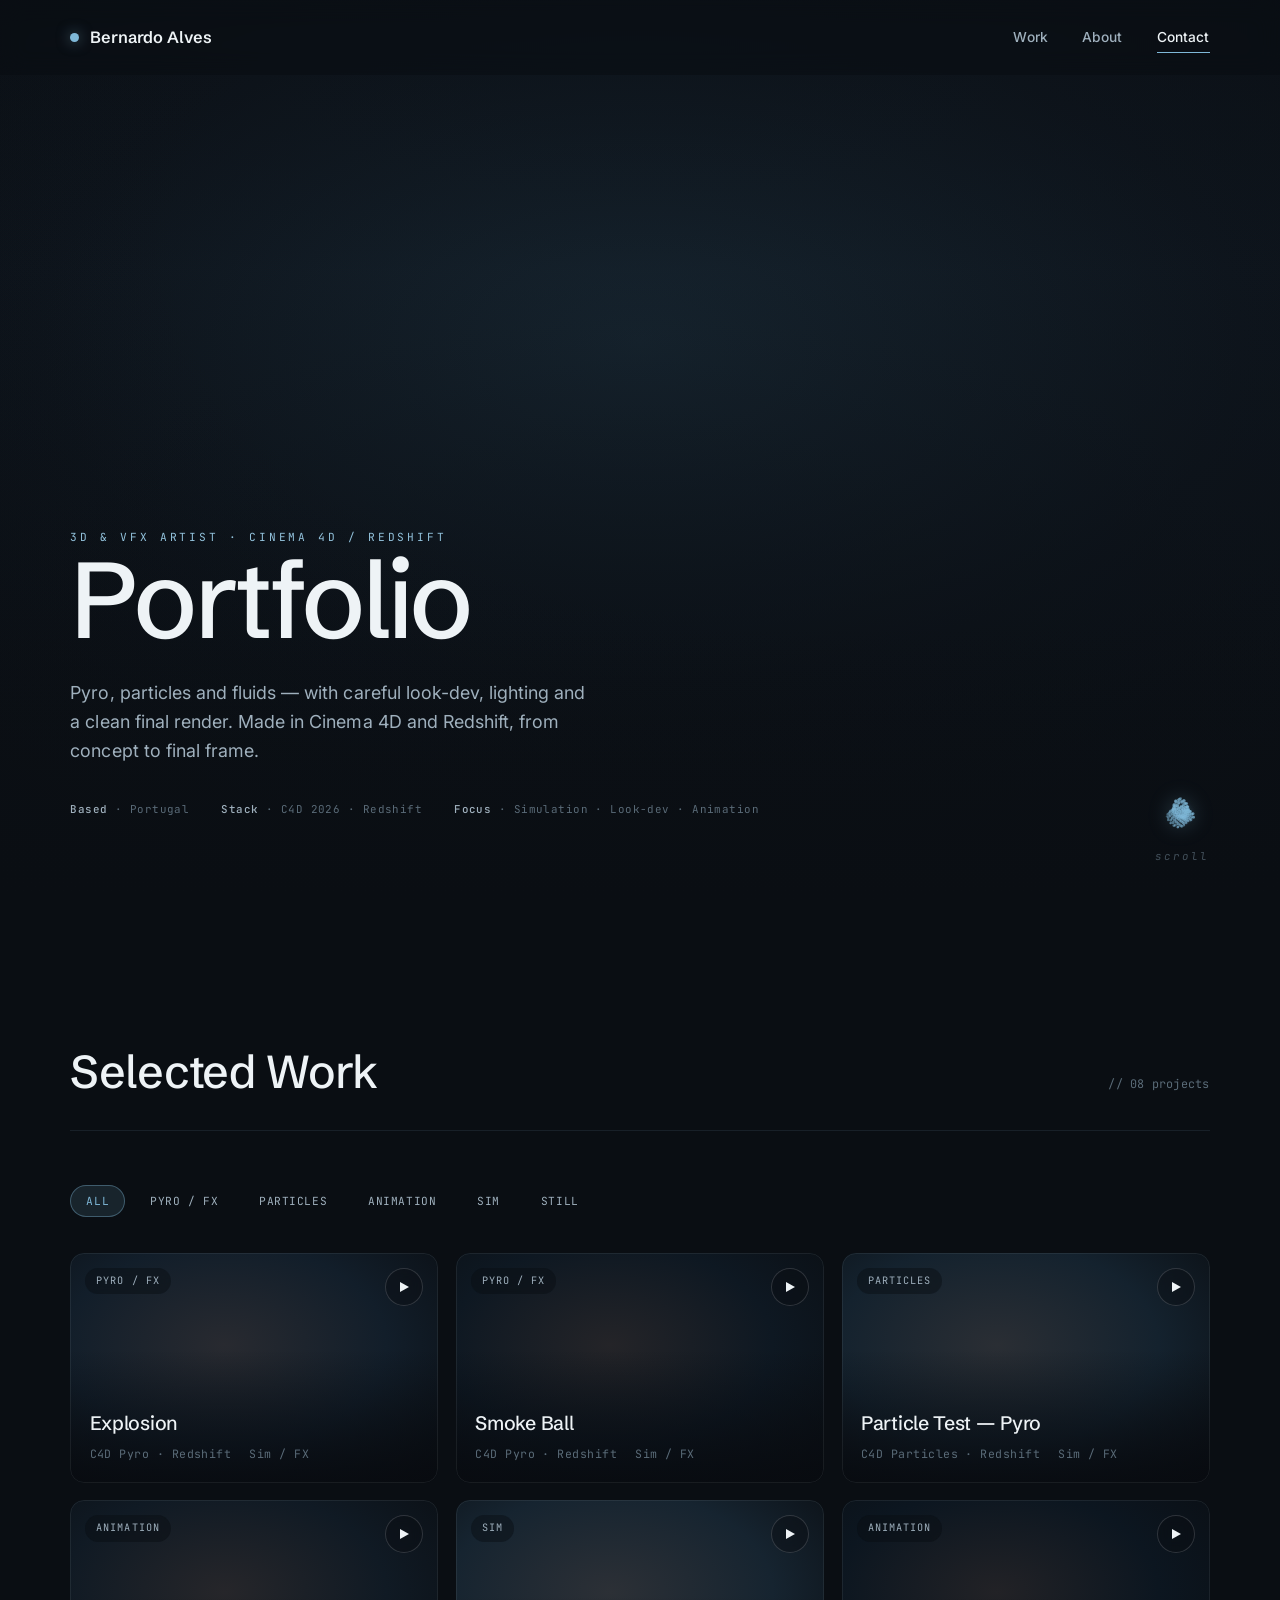
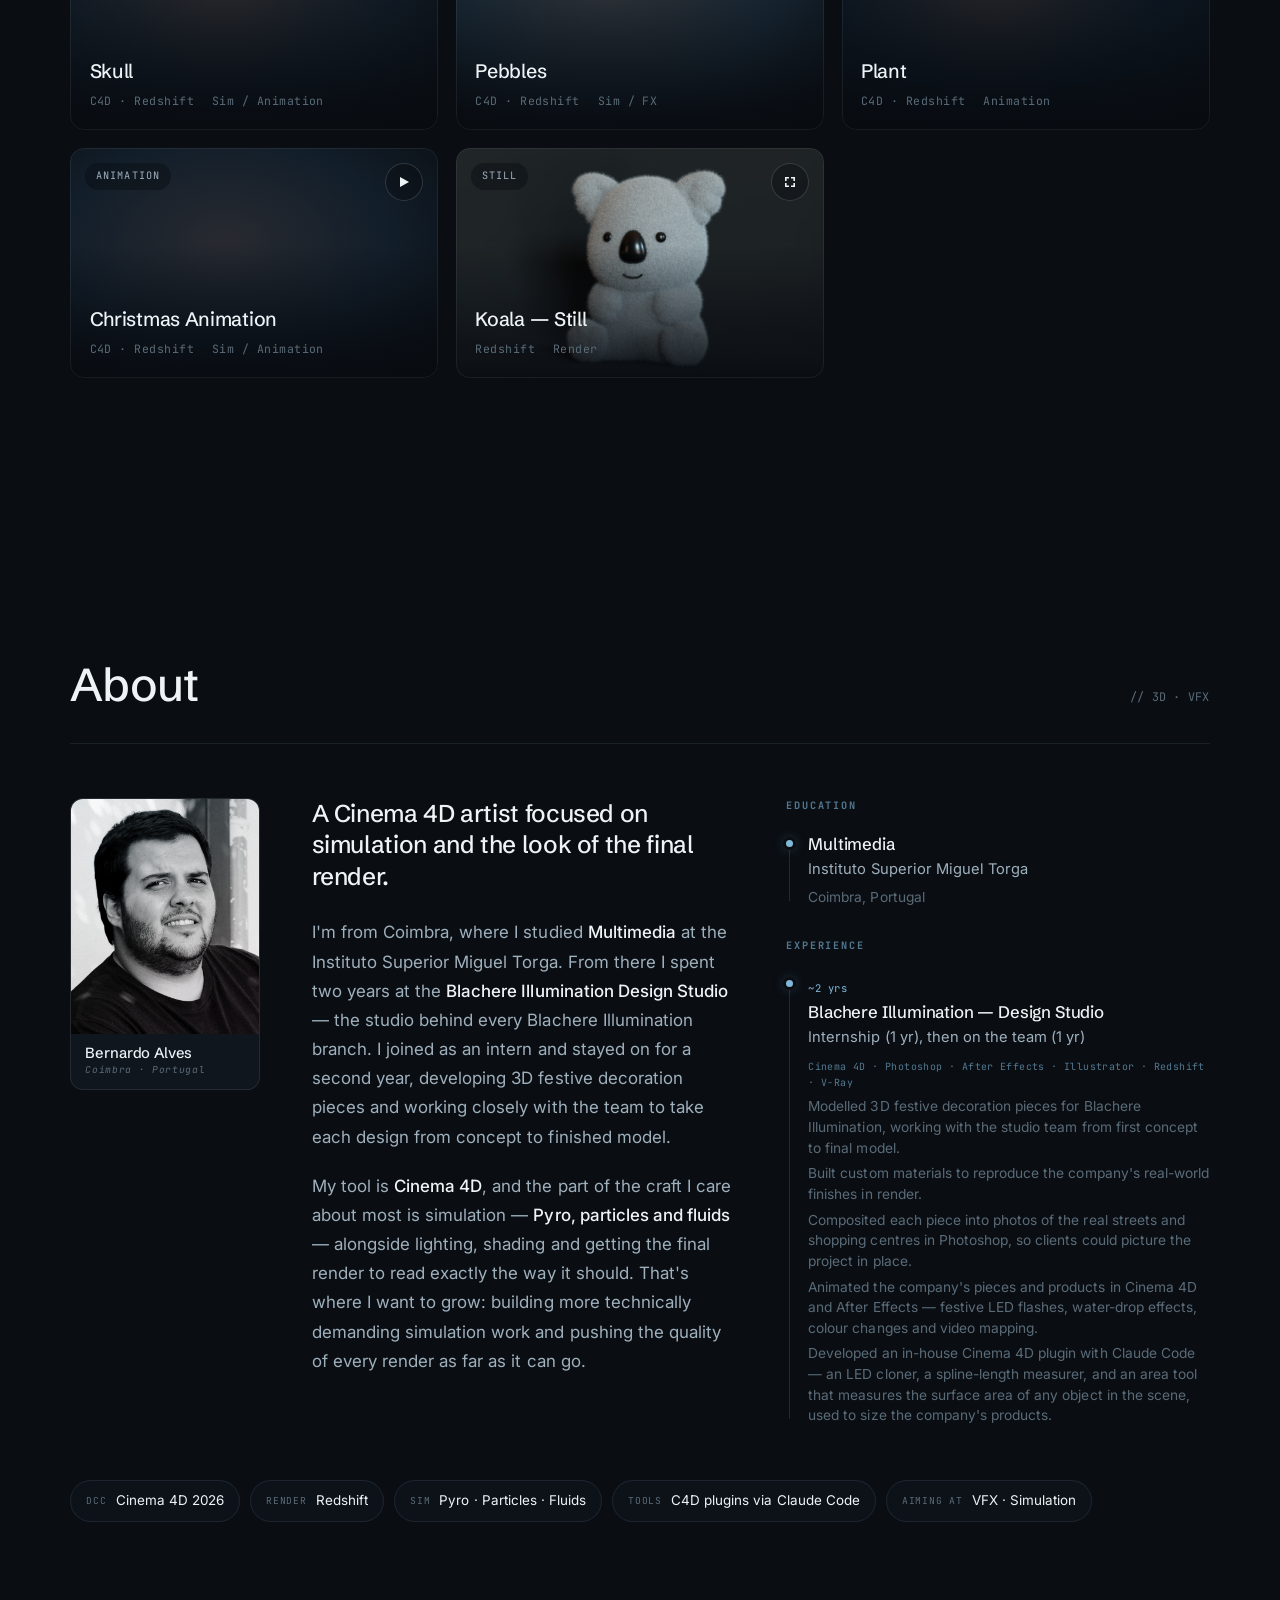
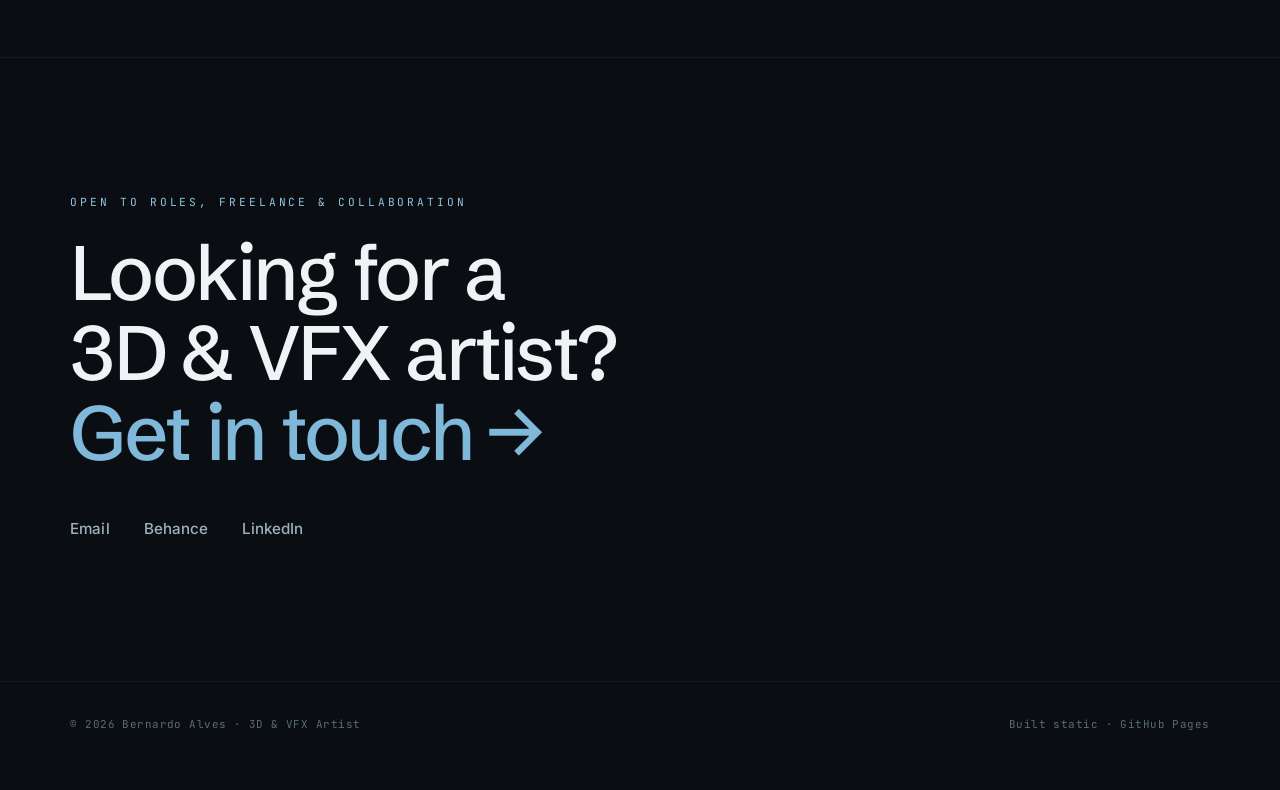
==== commit a1689b89: "About CV: add software stack line; clarify plugin area tool Co-Authored-By: Claude Opus 4.8 <noreply" ====
--- a/index.html
+++ b/index.html
@@ -174,11 +174,12 @@
             <span class="t-year">~2 yrs</span>
             <span class="t-role">Blachere Illumination — Design Studio</span>
             <span class="t-org">Internship (1&nbsp;yr), then on the team (1&nbsp;yr)</span>
+            <span class="t-stack">Cinema&nbsp;4D · Photoshop · After Effects · Illustrator · Redshift · V-Ray</span>
             <span class="t-note">Modelled 3D festive decoration pieces for Blachere Illumination, working with the studio team from first concept to final model.</span>
             <span class="t-note">Built custom materials to reproduce the company's real-world finishes in render.</span>
             <span class="t-note">Composited each piece into photos of the real streets and shopping centres in Photoshop, so clients could picture the project in place.</span>
             <span class="t-note">Animated the company's pieces and products in Cinema&nbsp;4D and After Effects — festive LED flashes, water-drop effects, colour changes and video mapping.</span>
-            <span class="t-note">Developed an in-house Cinema&nbsp;4D plugin with Claude Code — an LED cloner, a spline measurer, and an area tool for sizing the company's products.</span>
+            <span class="t-note">Developed an in-house Cinema&nbsp;4D plugin with Claude Code — an LED cloner, a spline-length measurer, and an area tool that measures the surface area of any object in the scene, used to size the company's products.</span>
           </li>
         </ol>
       </div>
--- a/css/styles.css
+++ b/css/styles.css
@@ -208,6 +208,7 @@
 .t-year{display:inline-block;font-family:var(--font-mono);font-size:.66rem;letter-spacing:.05em;color:var(--ember);margin-bottom:5px}
 .t-role{display:block;font-family:var(--font-display);font-weight:500;font-size:1.05rem;letter-spacing:-.01em;line-height:1.25}
 .t-org{display:block;color:var(--ink-dim);font-size:.92rem;margin-top:3px}
+.t-stack{display:block;font-family:var(--font-mono);font-size:.62rem;letter-spacing:.04em;color:var(--ember-soft);margin-top:9px}
 .t-note{display:block;color:var(--ink-faint);font-size:.86rem;margin-top:5px;line-height:1.5}
 
 /* toolset strip */
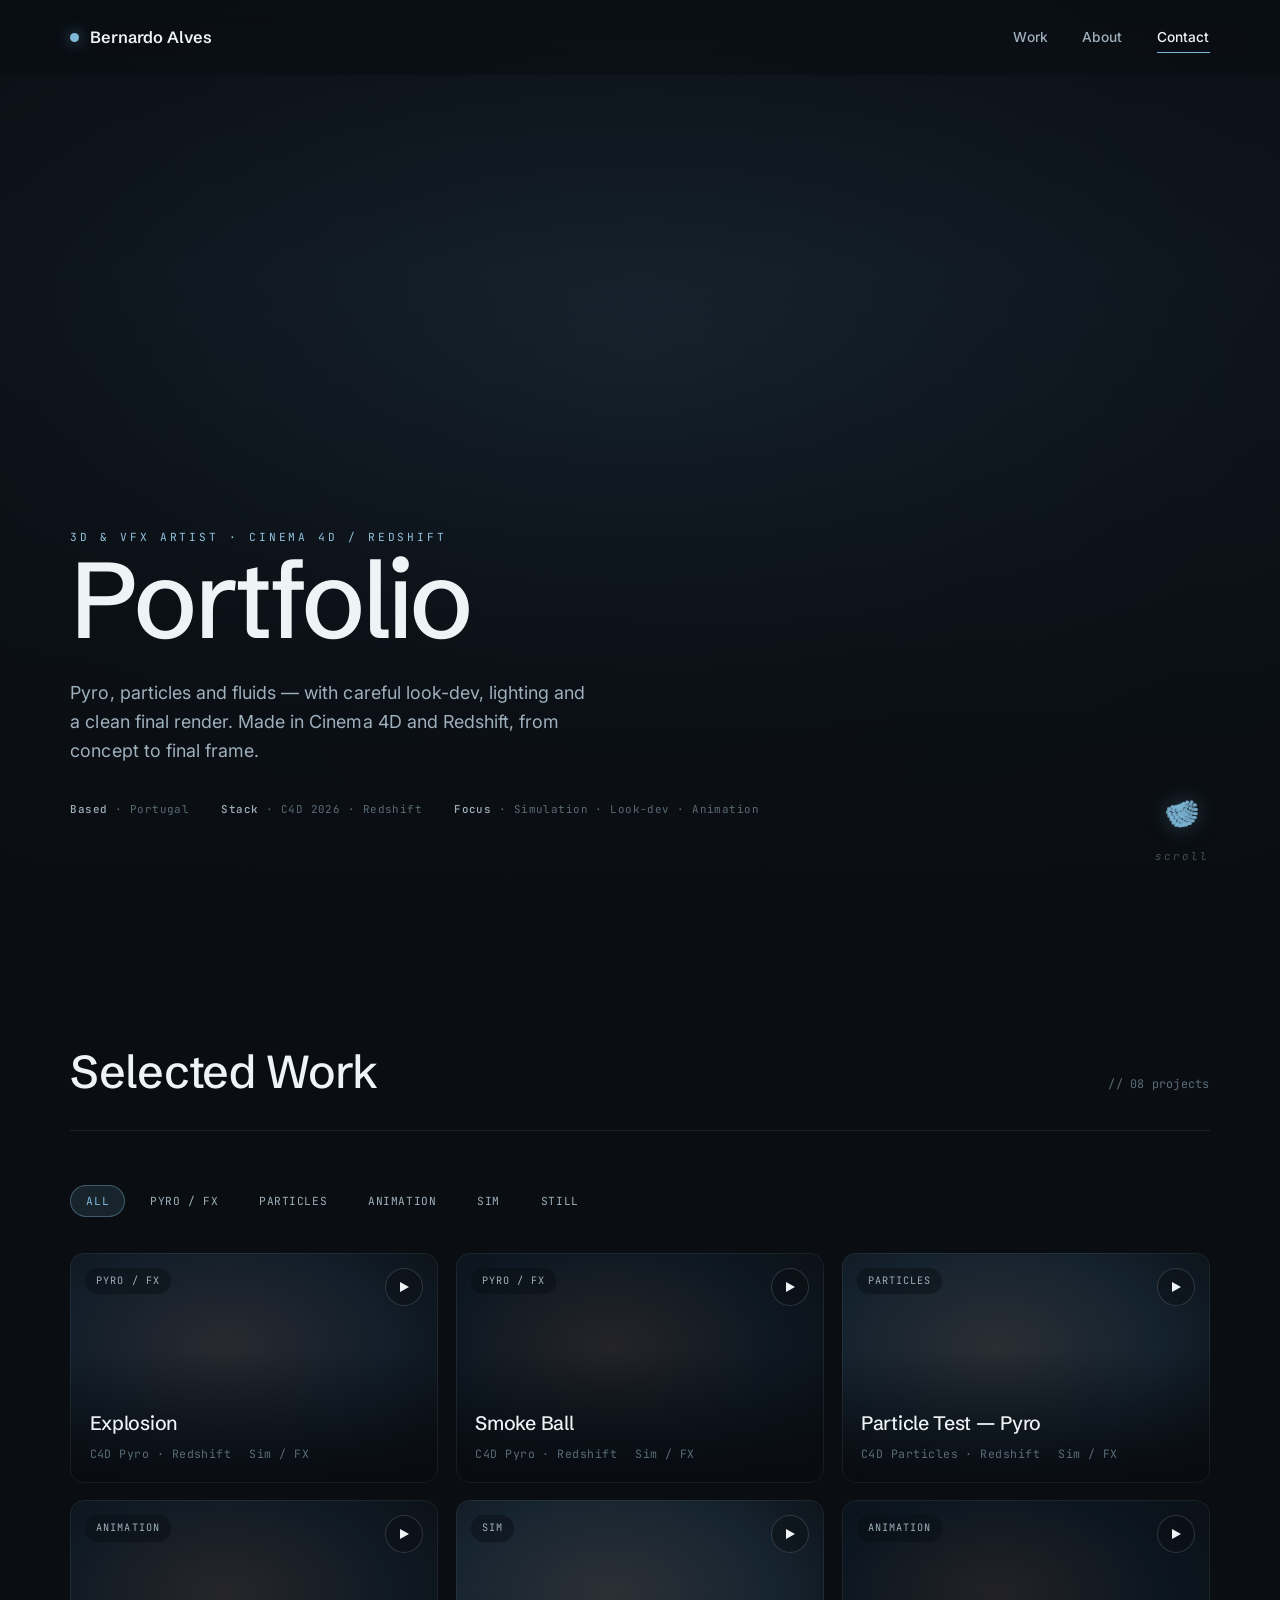
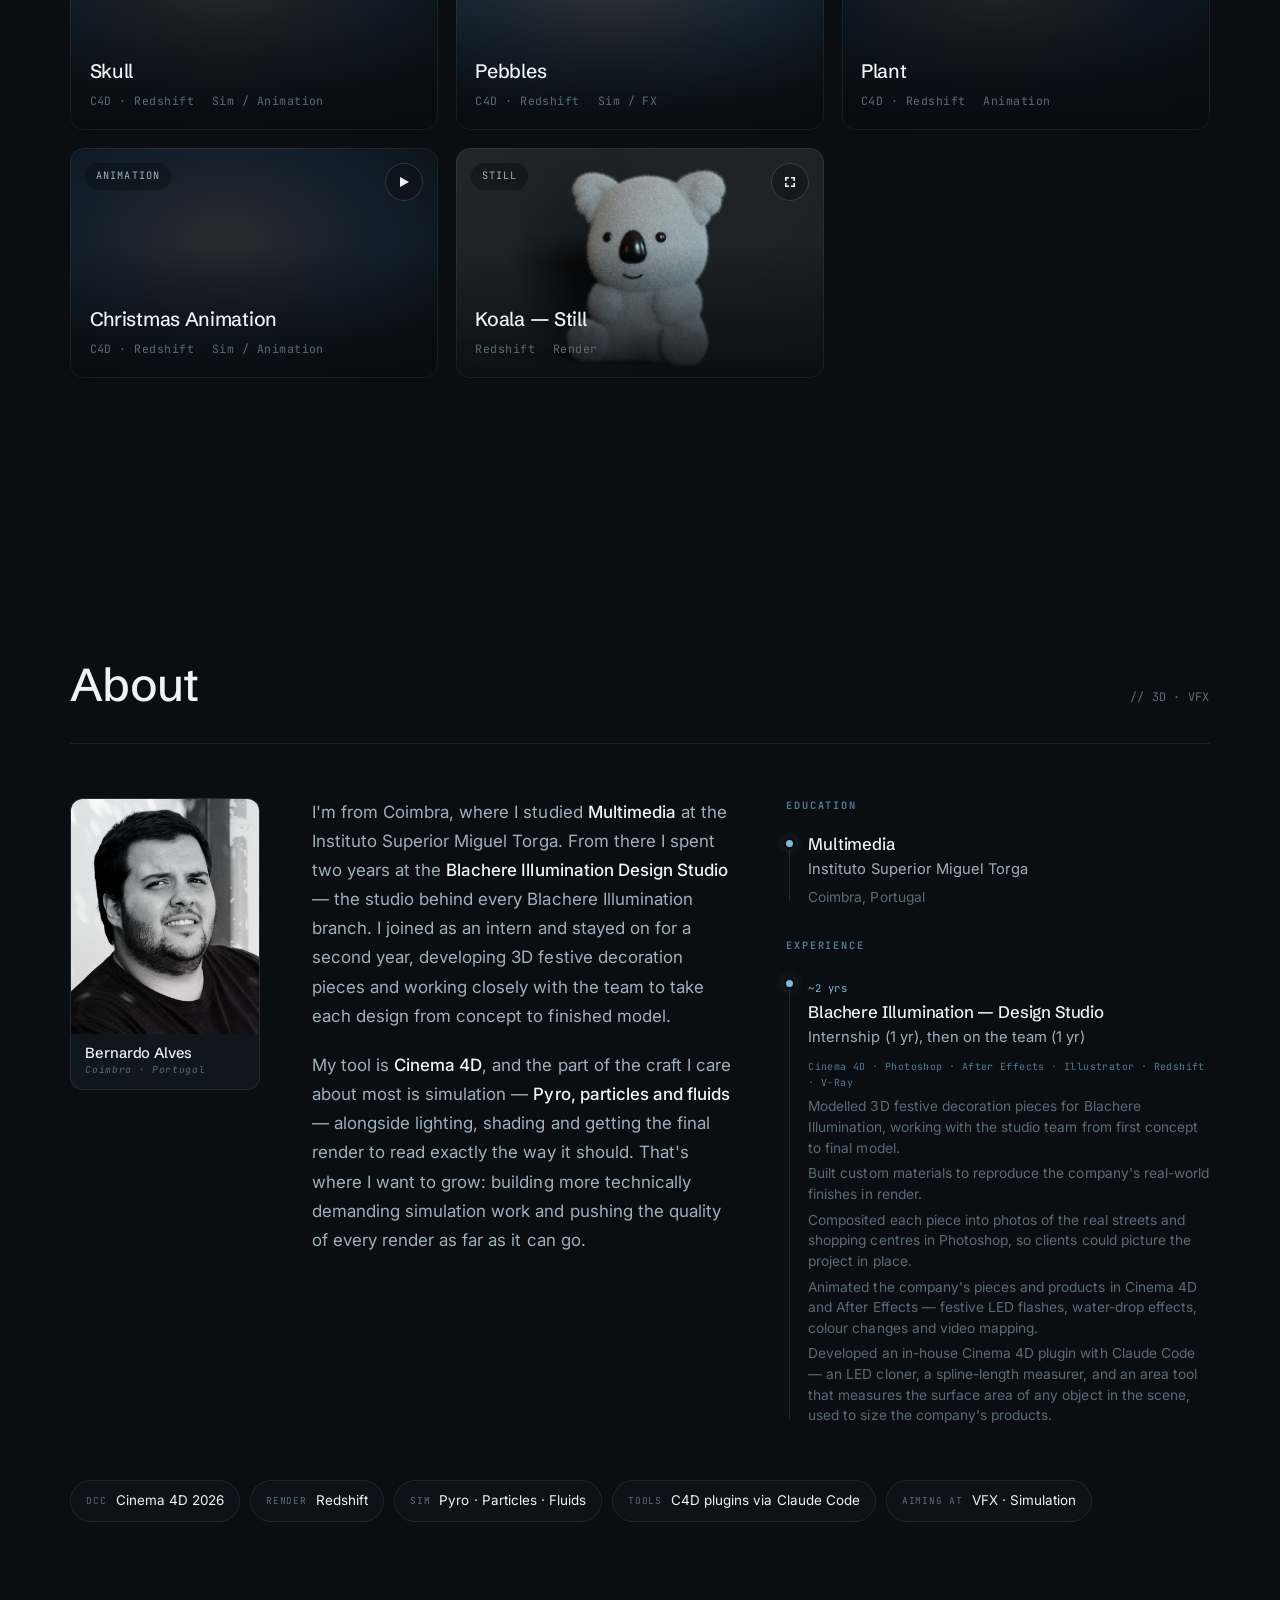
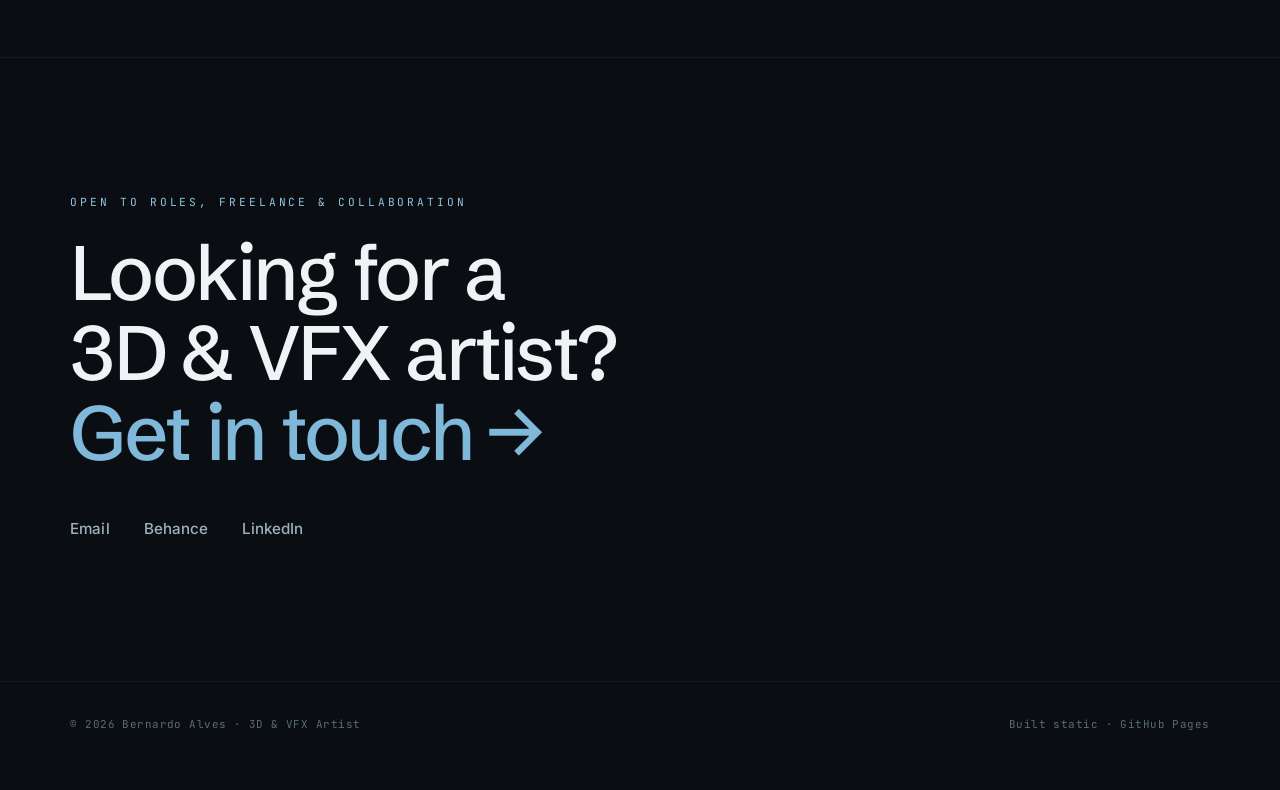
==== commit ea404a5b: "About: drop the lede tagline Co-Authored-By: Claude Opus 4.8 <noreply@anthropic.com>" ====
--- a/index.html
+++ b/index.html
@@ -140,7 +140,6 @@
 
   <div class="about" data-reveal>
     <div class="about-body">
-      <p class="lede">A Cinema&nbsp;4D artist focused on simulation and the look of the final render.</p>
       <p>I'm from Coimbra, where I studied <strong>Multimedia</strong> at the Instituto Superior Miguel Torga. From there I spent two years at the <strong>Blachere Illumination Design&nbsp;Studio</strong> — the studio behind every Blachere Illumination branch. I joined as an intern and stayed on for a second year, developing 3D festive decoration pieces and working closely with the team to take each design from concept to finished model.</p>
       <p>My tool is <strong>Cinema&nbsp;4D</strong>, and the part of the craft I care about most is simulation — <strong>Pyro, particles and fluids</strong> — alongside lighting, shading and getting the final render to read exactly the way it should. That's where I want to grow: building more technically demanding simulation work and pushing the quality of every render as far as it can go.</p>
     </div>
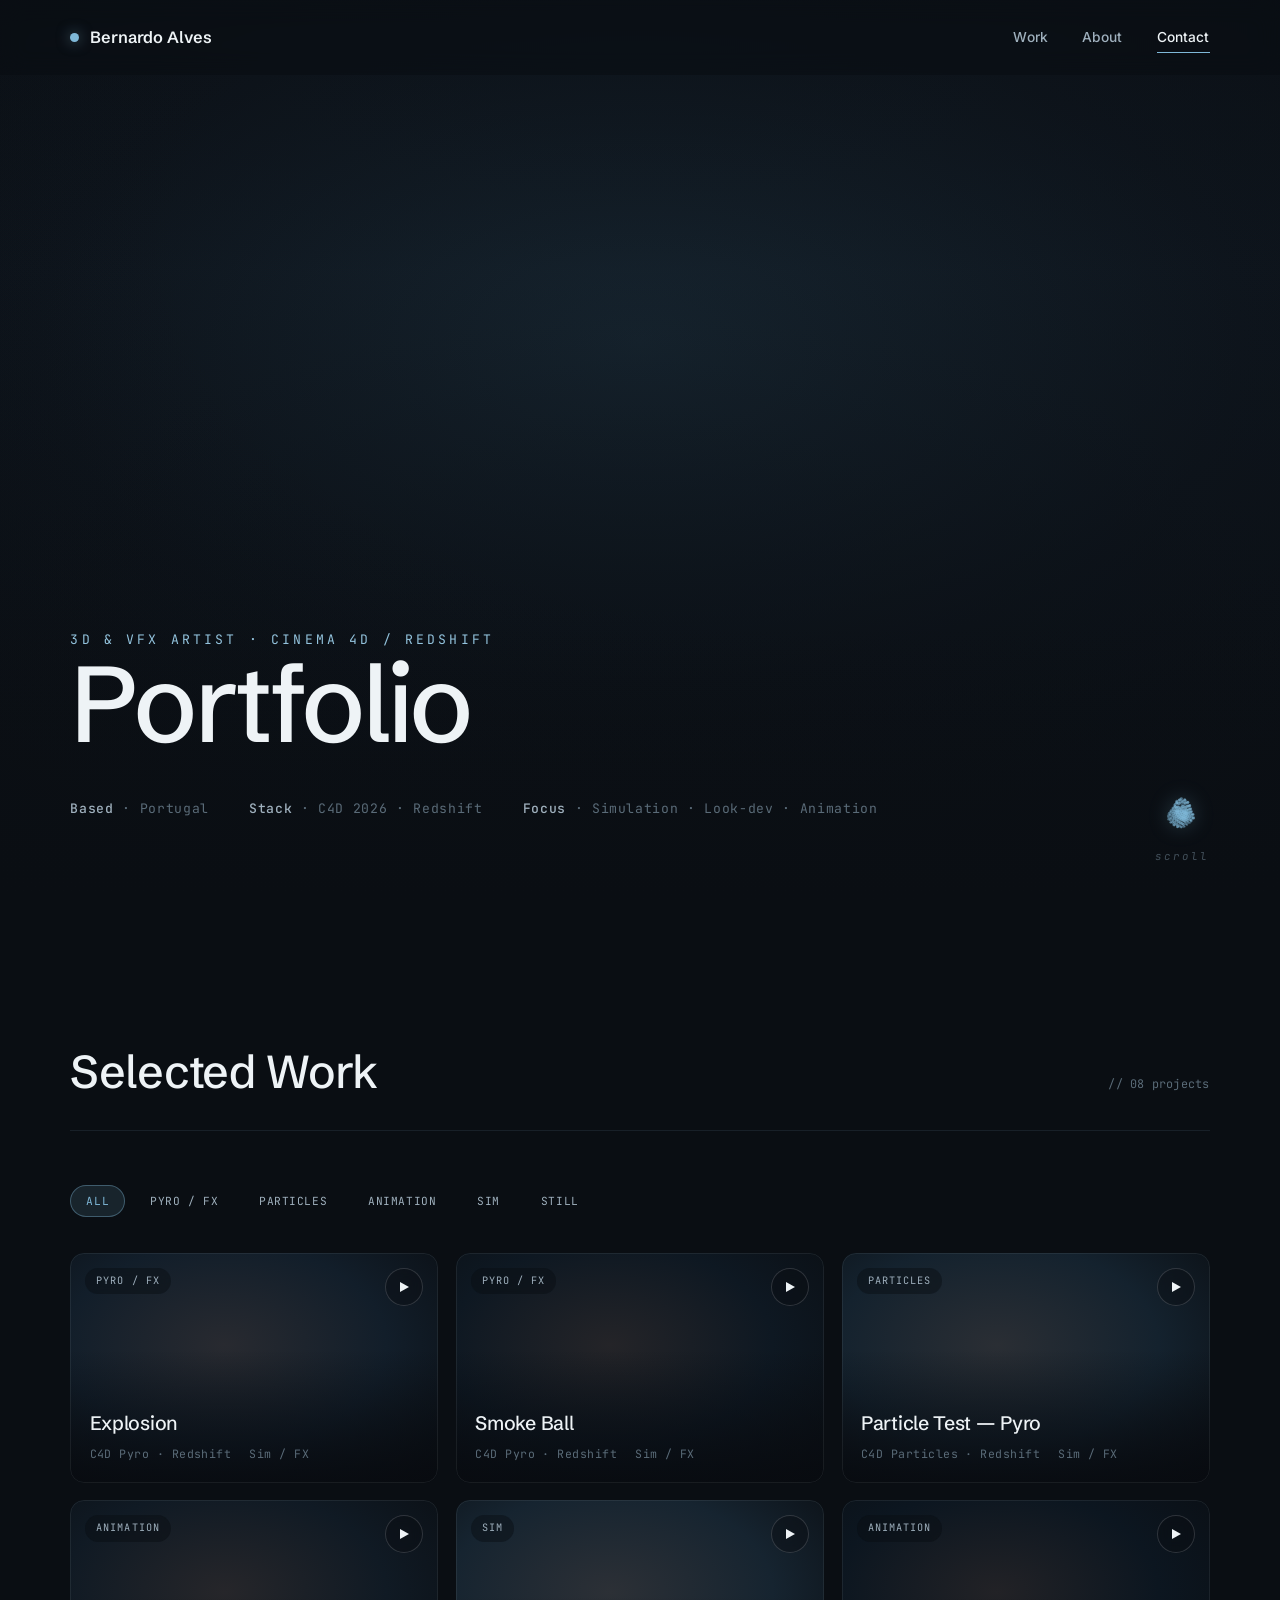
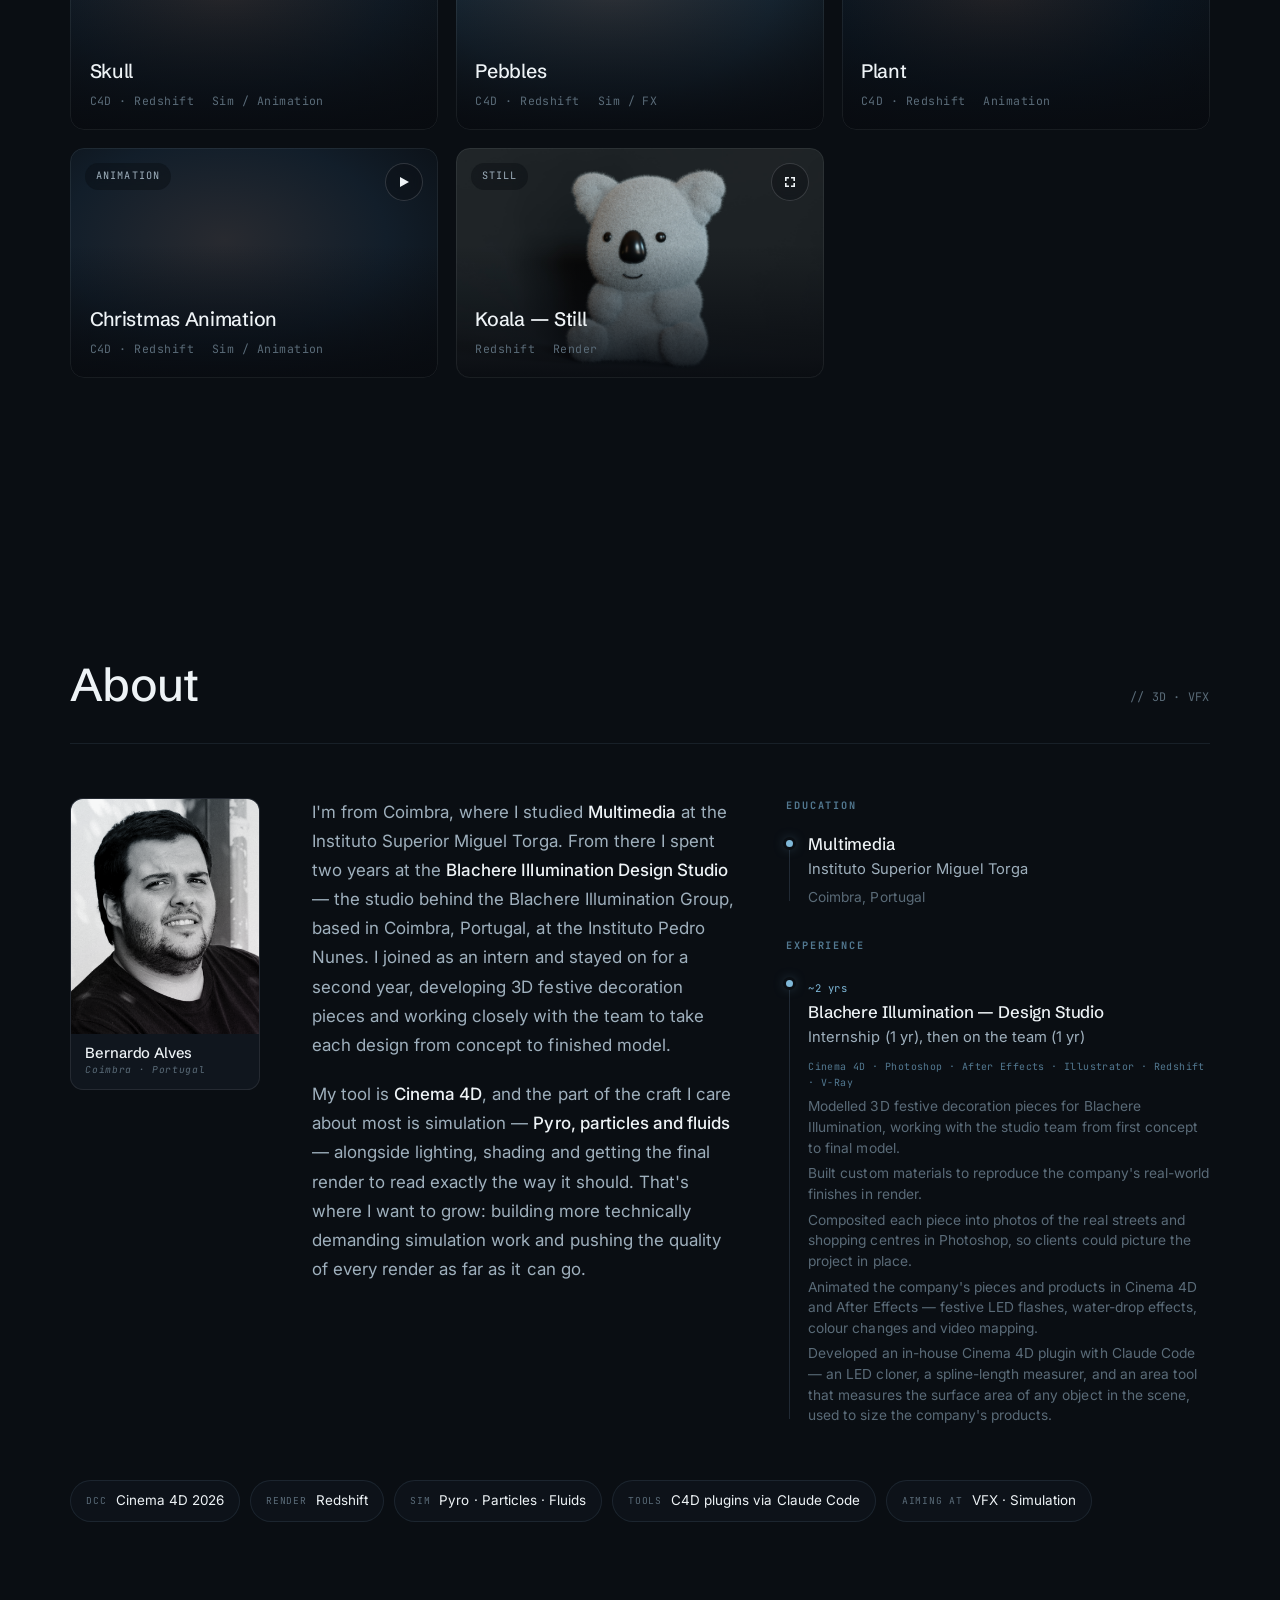
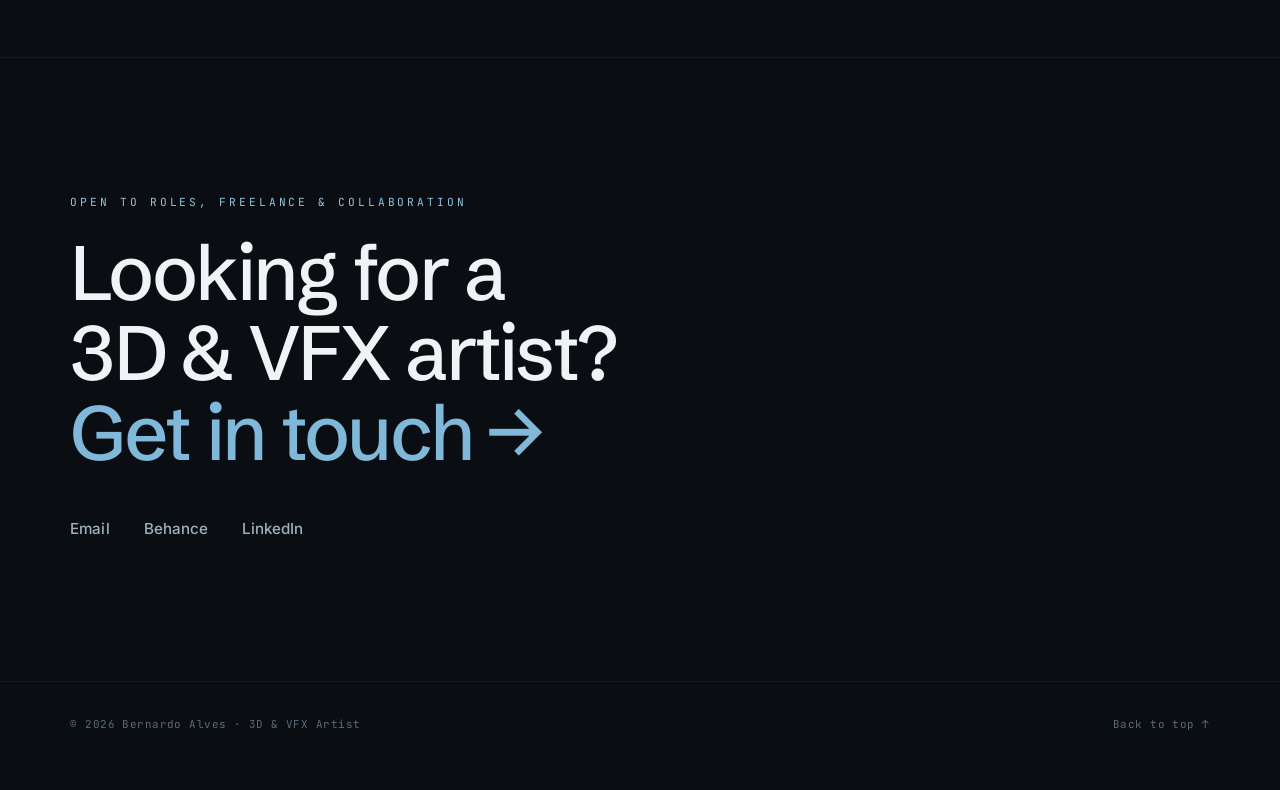
==== commit 91ad63a7: "Hero: remove sub-tagline, enlarge meta tags; About copy + review polish Co-Authored-By: Claude Opus " ====
--- a/index.html
+++ b/index.html
@@ -46,7 +46,6 @@
   <div class="hero-inner">
     <p class="eyebrow">3D &amp; VFX Artist · Cinema&nbsp;4D / Redshift</p>
     <h1>Portfolio</h1>
-    <p class="hero-sub">Pyro, particles and fluids — with careful look-dev, lighting and a clean final render. Made in Cinema&nbsp;4D and Redshift, from concept to final frame.</p>
     <div class="hero-meta">
       <span class="slate"><b>Based</b> · Portugal</span>
       <span class="slate"><b>Stack</b> · C4D 2026 · Redshift</span>
@@ -140,7 +139,7 @@
 
   <div class="about" data-reveal>
     <div class="about-body">
-      <p>I'm from Coimbra, where I studied <strong>Multimedia</strong> at the Instituto Superior Miguel Torga. From there I spent two years at the <strong>Blachere Illumination Design&nbsp;Studio</strong> — the studio behind every Blachere Illumination branch. I joined as an intern and stayed on for a second year, developing 3D festive decoration pieces and working closely with the team to take each design from concept to finished model.</p>
+      <p>I'm from Coimbra, where I studied <strong>Multimedia</strong> at the Instituto Superior Miguel Torga. From there I spent two years at the <strong>Blachere Illumination Design&nbsp;Studio</strong> — the studio behind the Blachere Illumination Group, based in Coimbra, Portugal, at the Instituto Pedro Nunes. I joined as an intern and stayed on for a second year, developing 3D festive decoration pieces and working closely with the team to take each design from concept to finished model.</p>
       <p>My tool is <strong>Cinema&nbsp;4D</strong>, and the part of the craft I care about most is simulation — <strong>Pyro, particles and fluids</strong> — alongside lighting, shading and getting the final render to read exactly the way it should. That's where I want to grow: building more technically demanding simulation work and pushing the quality of every render as far as it can go.</p>
     </div>
 
@@ -157,7 +156,7 @@
 
     <div class="cv">
       <div class="cv-col">
-        <h4 class="cv-h">Education</h4>
+        <h3 class="cv-h">Education</h3>
         <ol class="timeline">
           <li>
             <span class="t-role">Multimedia</span>
@@ -167,7 +166,7 @@
         </ol>
       </div>
       <div class="cv-col">
-        <h4 class="cv-h">Experience</h4>
+        <h3 class="cv-h">Experience</h3>
         <ol class="timeline">
           <li>
             <span class="t-year">~2 yrs</span>
@@ -207,7 +206,7 @@
 
 <footer>
   <span class="slate">© <span id="yr"></span> Bernardo Alves · 3D &amp; VFX Artist</span>
-  <span class="slate">Built static · GitHub Pages</span>
+  <a class="slate foot-top" href="#top">Back to top ↑</a>
 </footer>
 
 <!-- ===================== CLICK PREVIEW ===================== -->
--- a/css/styles.css
+++ b/css/styles.css
@@ -93,8 +93,9 @@
   line-height:1.0;letter-spacing:-.035em;max-width:15ch;
 }
 .hero h1 em{font-style:normal;color:var(--ember)}
-.hero-sub{margin-top:26px;max-width:48ch;color:var(--ink-dim);font-size:clamp(1.02rem,1.4vw,1.2rem);line-height:1.6}
-.hero-meta{display:flex;flex-wrap:wrap;gap:10px 32px;margin-top:36px}
+.hero .eyebrow{font-size:.82rem;letter-spacing:.24em}
+.hero-meta{display:flex;flex-wrap:wrap;gap:12px 40px;margin-top:40px}
+.hero-meta .slate{font-size:.82rem;letter-spacing:.05em}
 /* morphing wireframe solid — fixed to the corner, follows the whole page */
 .scrollcue{position:fixed;right:var(--gutter);bottom:34px;z-index:25;display:flex;flex-direction:column;align-items:center;gap:11px;pointer-events:none}
 .scrollcue .solid{width:46px;height:46px;display:block;filter:drop-shadow(0 0 10px color-mix(in srgb,var(--ember) 30%, transparent))}
@@ -124,9 +125,8 @@
 .tile.hidden{display:none}
 
 /* ---------------- WORK GRID ----------------
-   3 columns, full width. On desktop the grid becomes "expandable":
-   hovering a tile grows its column + row and gently pushes the rest
-   (driven from JS by animating the grid track sizes). */
+   3-column full-bleed gallery. Each tile autoplays a muted loop while on
+   screen and opens a fitted preview overlay on click. */
 .grid{
   display:grid;
   grid-template-columns:repeat(3,1fr);
@@ -179,10 +179,13 @@
 /* portrait — small, secondary; image toned to near-B&W, caption sits below it */
 .portrait{position:relative;width:190px;border-radius:13px;overflow:hidden;background:var(--bg-raise);border:1px solid color-mix(in srgb,var(--ink) 9%, transparent)}
 .portrait-frame{position:relative;line-height:0}
-.portrait-frame img{width:100%;height:100%;object-fit:cover;aspect-ratio:4/5;filter:grayscale(1) contrast(1.06) brightness(.97)}
+.portrait-frame img{width:100%;height:100%;object-fit:cover;aspect-ratio:4/5;filter:grayscale(1) contrast(1.06) brightness(.97);transition:filter .6s var(--ease)}
 .portrait-frame::after{content:"";position:absolute;inset:0;pointer-events:none;
   background:linear-gradient(150deg,color-mix(in srgb,var(--ember) 55%,transparent),transparent 55%,color-mix(in srgb,var(--rose) 38%,transparent));
-  mix-blend-mode:soft-light;opacity:.75}
+  mix-blend-mode:soft-light;opacity:.75;transition:opacity .6s var(--ease)}
+/* a quiet reward: the B&W portrait warms to colour on hover */
+.portrait:hover .portrait-frame img,.portrait:focus-within .portrait-frame img{filter:grayscale(0) contrast(1.02) brightness(1)}
+.portrait:hover .portrait-frame::after,.portrait:focus-within .portrait-frame::after{opacity:0}
 .portrait figcaption{padding:11px 14px 13px;display:flex;flex-direction:column;gap:2px;line-height:1.25}
 .portrait .p-name{font-family:var(--font-display);font-weight:500;font-size:.92rem;letter-spacing:-.01em;line-height:1.2}
 .portrait figcaption .slate{font-size:.6rem;letter-spacing:.07em}
@@ -194,7 +197,6 @@
 .about-body p{color:var(--ink-dim);font-size:1.06rem;line-height:1.72}
 .about-body p+p{margin-top:20px}
 .about-body strong{color:var(--ink);font-weight:500}
-.about-body .lede{font-family:var(--font-display);font-weight:500;color:var(--ink);font-size:clamp(1.3rem,1.9vw,1.66rem);line-height:1.3;letter-spacing:-.015em;margin-bottom:26px;max-width:30ch}
 
 /* CV timeline — stacked when it sits in the right column, side-by-side when full width */
 .cv{display:flex;flex-direction:column;gap:30px}
@@ -226,6 +228,8 @@
 .contact-links a{color:var(--ink-dim);border-bottom:1px solid transparent;padding-bottom:3px;transition:color .2s,border-color .2s}
 .contact-links a:hover,.contact-links a:focus-visible{color:var(--ink);border-color:var(--rose)}
 footer{max-width:var(--maxw);margin:0 auto;padding:34px var(--gutter) 56px;display:flex;justify-content:space-between;flex-wrap:wrap;gap:10px;border-top:1px solid color-mix(in srgb,var(--line) 32%, transparent)}
+.foot-top{transition:color .2s}
+.foot-top:hover,.foot-top:focus-visible{color:var(--ink)}
 
 /* ---------------- EMAIL COMPOSE MENU ---------------- */
 .mail-menu{position:fixed;z-index:60;min-width:212px;display:flex;flex-direction:column;padding:7px;
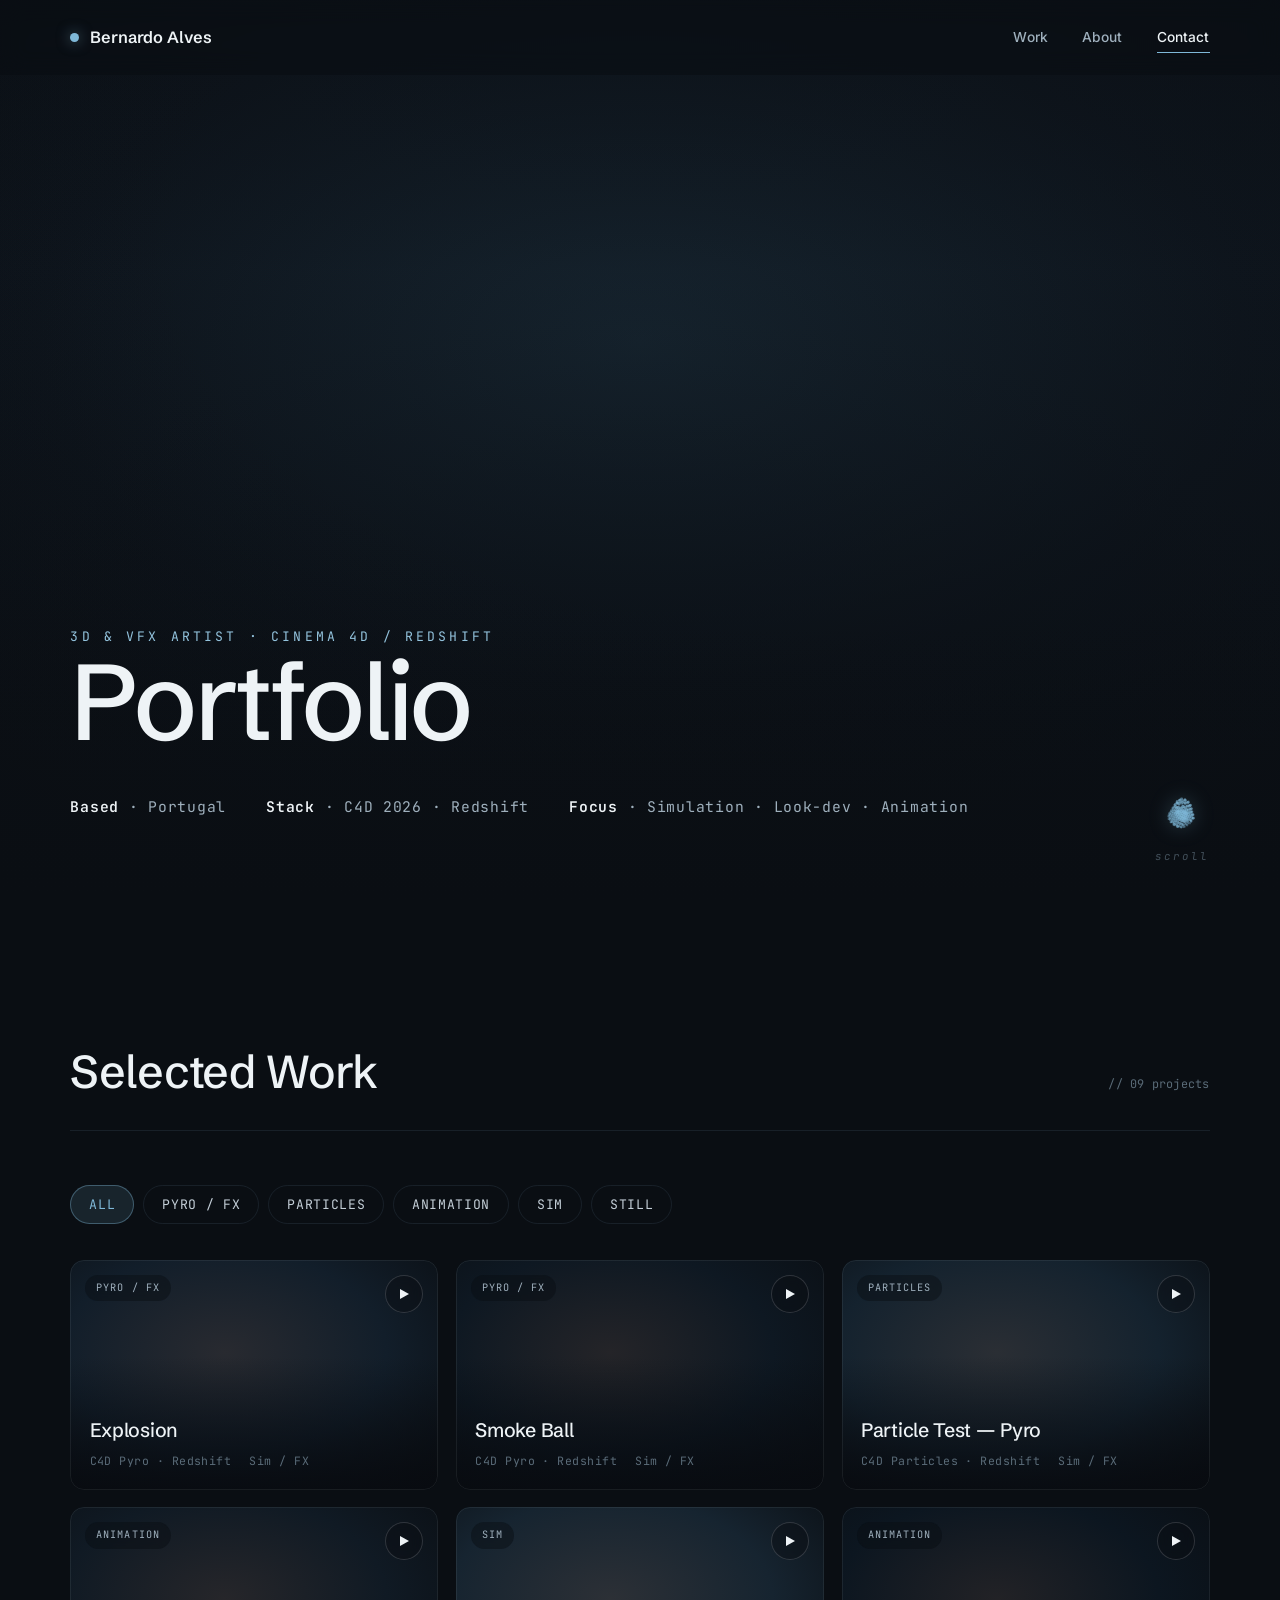
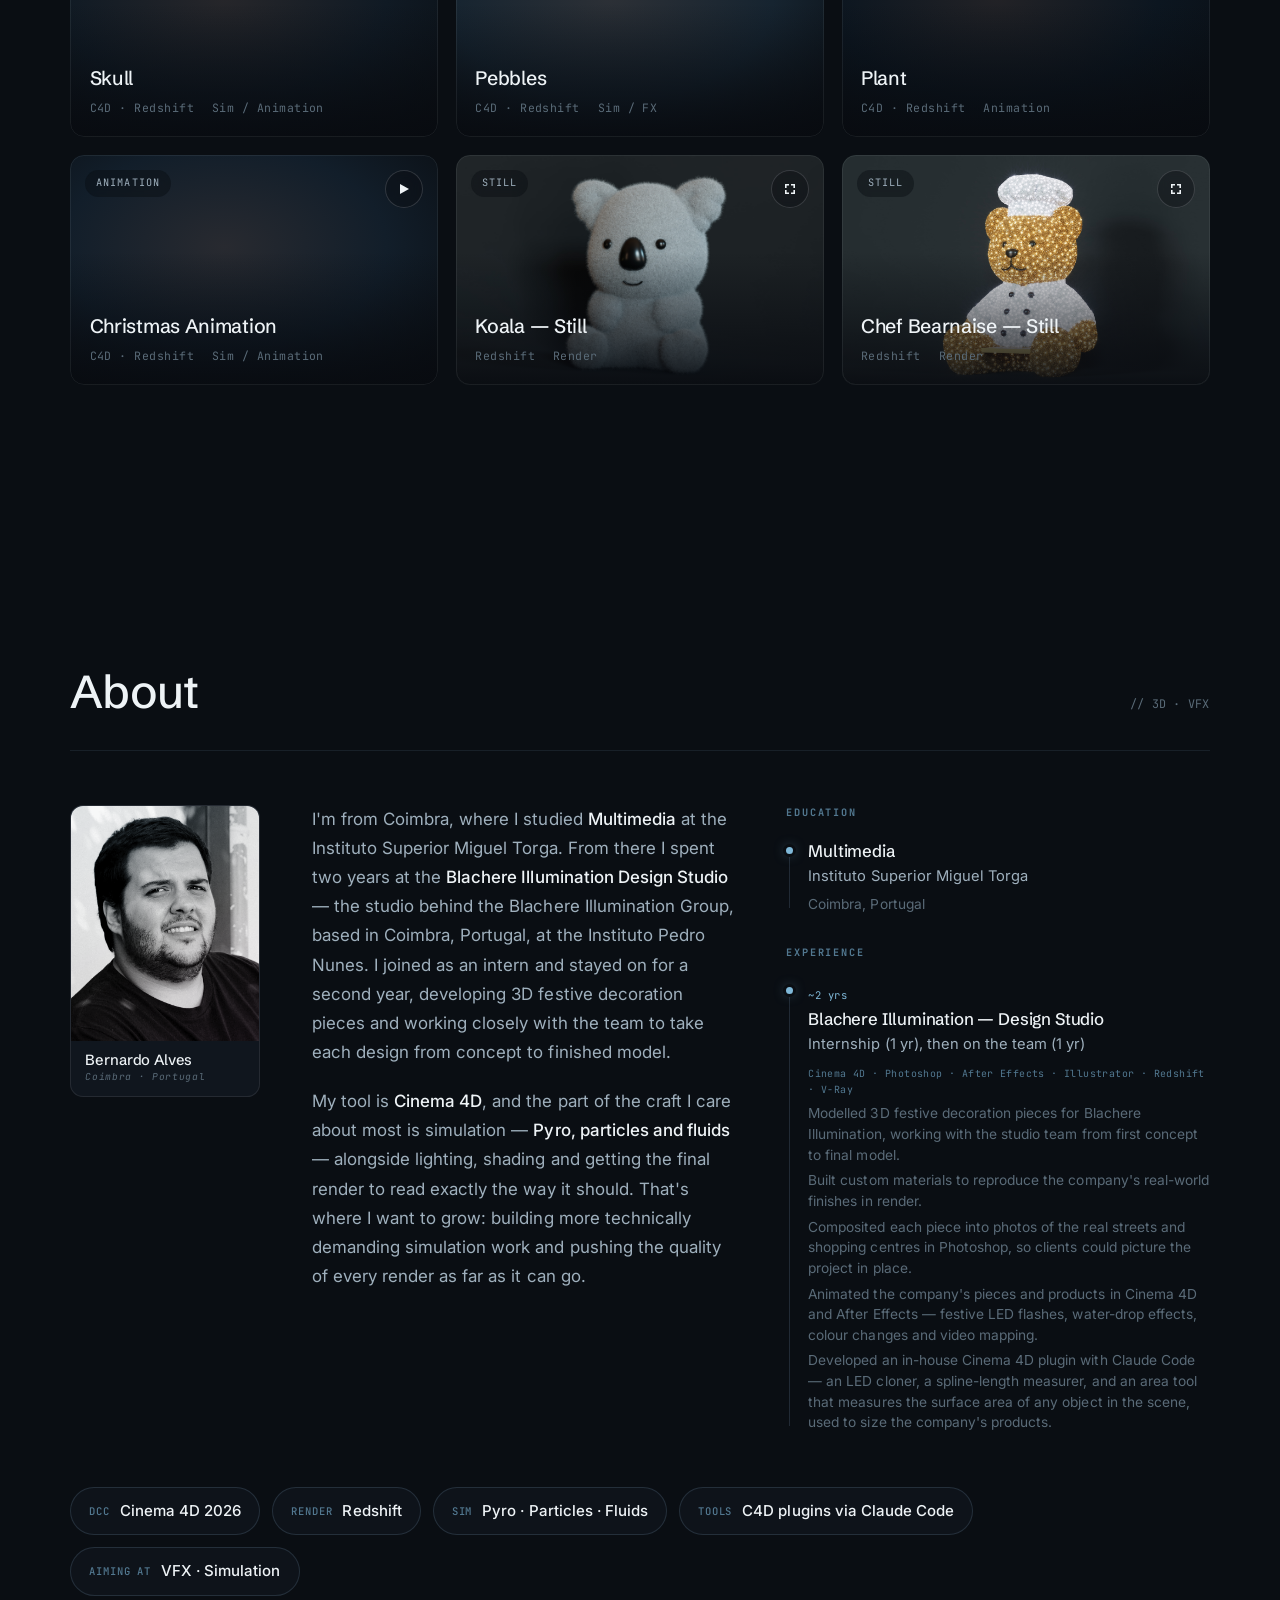
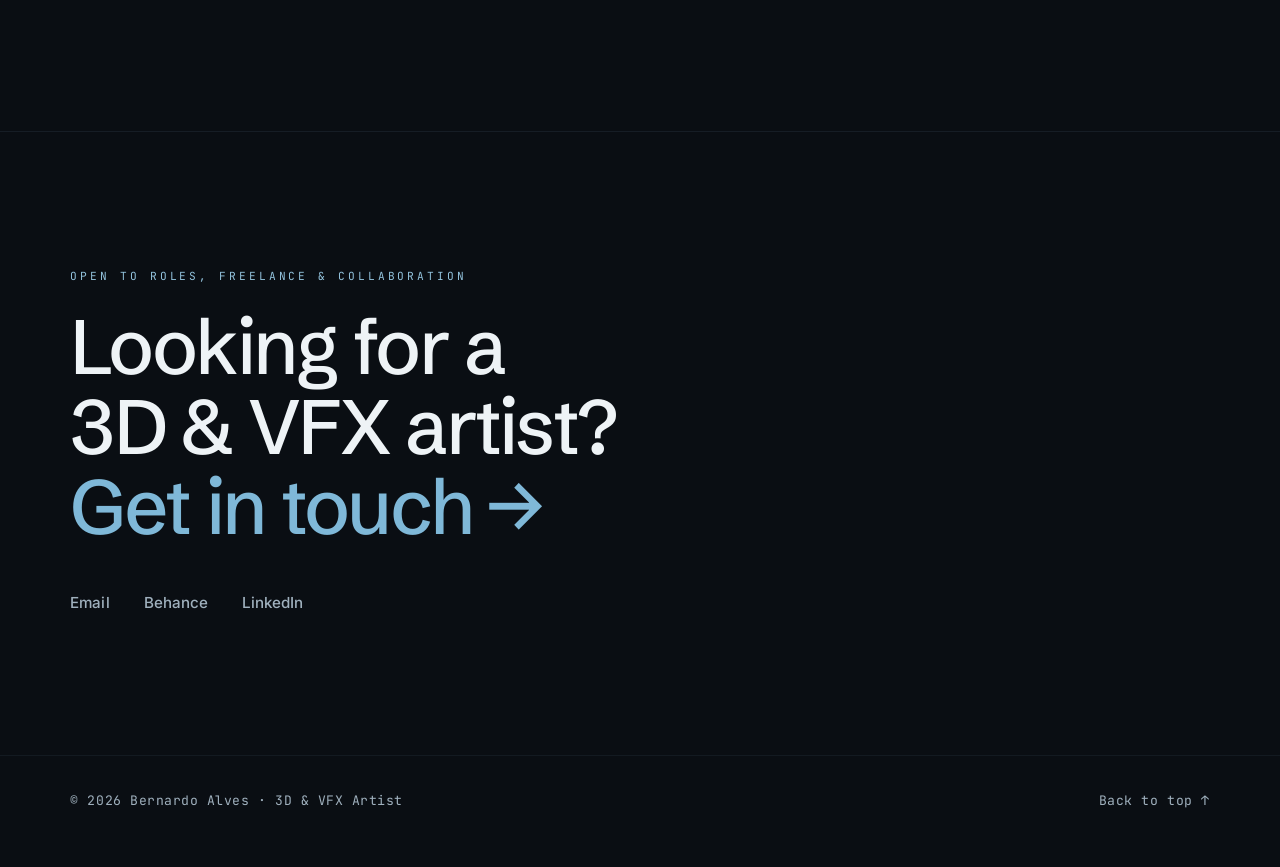
==== commit ddd7d813: "Gallery: add Chef Bearnaise still render Freelance piece, same spec block as the Koala still. Note c" ====
--- a/index.html
+++ b/index.html
@@ -127,6 +127,13 @@
       data-tag="Still"
       data-note="Still render with a fur material"
       data-poster="assets/media/koala.jpg" data-img="assets/media/koala.jpg"></article>
+
+    <article class="tile"
+      data-title="Chef Bearnaise — Still"
+      data-soft="Redshift" data-role="Render"
+      data-tag="Still"
+      data-note="Freelance work — still render with a moquette material replicating Blachere Illumination's real-world finish"
+      data-poster="assets/media/chef_bear.jpg" data-img="assets/media/chef_bear.jpg"></article>
   </div>
 </section>
 
--- a/css/styles.css
+++ b/css/styles.css
@@ -95,7 +95,8 @@
 .hero h1 em{font-style:normal;color:var(--ember)}
 .hero .eyebrow{font-size:.82rem;letter-spacing:.24em}
 .hero-meta{display:flex;flex-wrap:wrap;gap:12px 40px;margin-top:40px}
-.hero-meta .slate{font-size:.82rem;letter-spacing:.05em}
+.hero-meta .slate{font-size:.92rem;letter-spacing:.05em;color:var(--ink-dim)}
+.hero-meta .slate b{color:var(--ink);font-weight:600}
 /* morphing wireframe solid — fixed to the corner, follows the whole page */
 .scrollcue{position:fixed;right:var(--gutter);bottom:34px;z-index:25;display:flex;flex-direction:column;align-items:center;gap:11px;pointer-events:none}
 .scrollcue .solid{width:46px;height:46px;display:block;filter:drop-shadow(0 0 10px color-mix(in srgb,var(--ember) 30%, transparent))}
@@ -112,9 +113,9 @@
 /* ---------------- FILTERS ---------------- */
 .filters{display:flex;flex-wrap:wrap;gap:9px;margin-bottom:clamp(28px,4vh,44px)}
 .filters button{
-  font-family:var(--font-mono);font-size:.7rem;letter-spacing:.05em;text-transform:uppercase;
-  color:var(--ink-dim);background:transparent;border:1px solid transparent;
-  padding:8px 15px;border-radius:100px;cursor:pointer;transition:color .2s,border-color .2s,background .2s;
+  font-family:var(--font-mono);font-size:.82rem;letter-spacing:.05em;text-transform:uppercase;
+  color:color-mix(in srgb,var(--ink-dim) 55%, var(--ink));background:transparent;border:1px solid color-mix(in srgb,var(--line) 50%, transparent);
+  padding:10px 18px;border-radius:100px;cursor:pointer;transition:color .2s,border-color .2s,background .2s;
 }
 .filters button:hover{color:var(--ink);background:color-mix(in srgb,var(--ink) 6%, transparent)}
 .filters button[aria-pressed="true"]{
@@ -214,10 +215,10 @@
 .t-note{display:block;color:var(--ink-faint);font-size:.86rem;margin-top:5px;line-height:1.5}
 
 /* toolset strip */
-.toolset{display:flex;flex-wrap:wrap;gap:10px;margin-top:clamp(40px,6vh,64px)}
-.ts-item{display:inline-flex;align-items:center;gap:9px;font-size:.84rem;color:var(--ink);
-  padding:9px 15px;border:1px solid color-mix(in srgb,var(--line) 60%, transparent);border-radius:100px;background:color-mix(in srgb,var(--bg-raise) 60%,transparent)}
-.ts-item .ts-k{font-family:var(--font-mono);text-transform:uppercase;letter-spacing:.08em;font-size:.6rem;color:var(--ink-faint)}
+.toolset{display:flex;flex-wrap:wrap;gap:12px;margin-top:clamp(40px,6vh,64px)}
+.ts-item{display:inline-flex;align-items:center;gap:10px;font-size:.94rem;font-weight:500;color:var(--ink);
+  padding:11px 18px;border:1px solid color-mix(in srgb,var(--line) 90%, transparent);border-radius:100px;background:color-mix(in srgb,var(--bg-raise) 75%,transparent)}
+.ts-item .ts-k{font-family:var(--font-mono);text-transform:uppercase;letter-spacing:.08em;font-size:.66rem;color:var(--ember-soft)}
 
 /* ---------------- CONTACT ---------------- */
 .contact{text-align:left;border-top:1px solid color-mix(in srgb,var(--line) 42%, transparent)}
@@ -228,6 +229,7 @@
 .contact-links a{color:var(--ink-dim);border-bottom:1px solid transparent;padding-bottom:3px;transition:color .2s,border-color .2s}
 .contact-links a:hover,.contact-links a:focus-visible{color:var(--ink);border-color:var(--rose)}
 footer{max-width:var(--maxw);margin:0 auto;padding:34px var(--gutter) 56px;display:flex;justify-content:space-between;flex-wrap:wrap;gap:10px;border-top:1px solid color-mix(in srgb,var(--line) 32%, transparent)}
+footer .slate{font-size:.82rem;color:var(--ink-dim)}
 .foot-top{transition:color .2s}
 .foot-top:hover,.foot-top:focus-visible{color:var(--ink)}
 
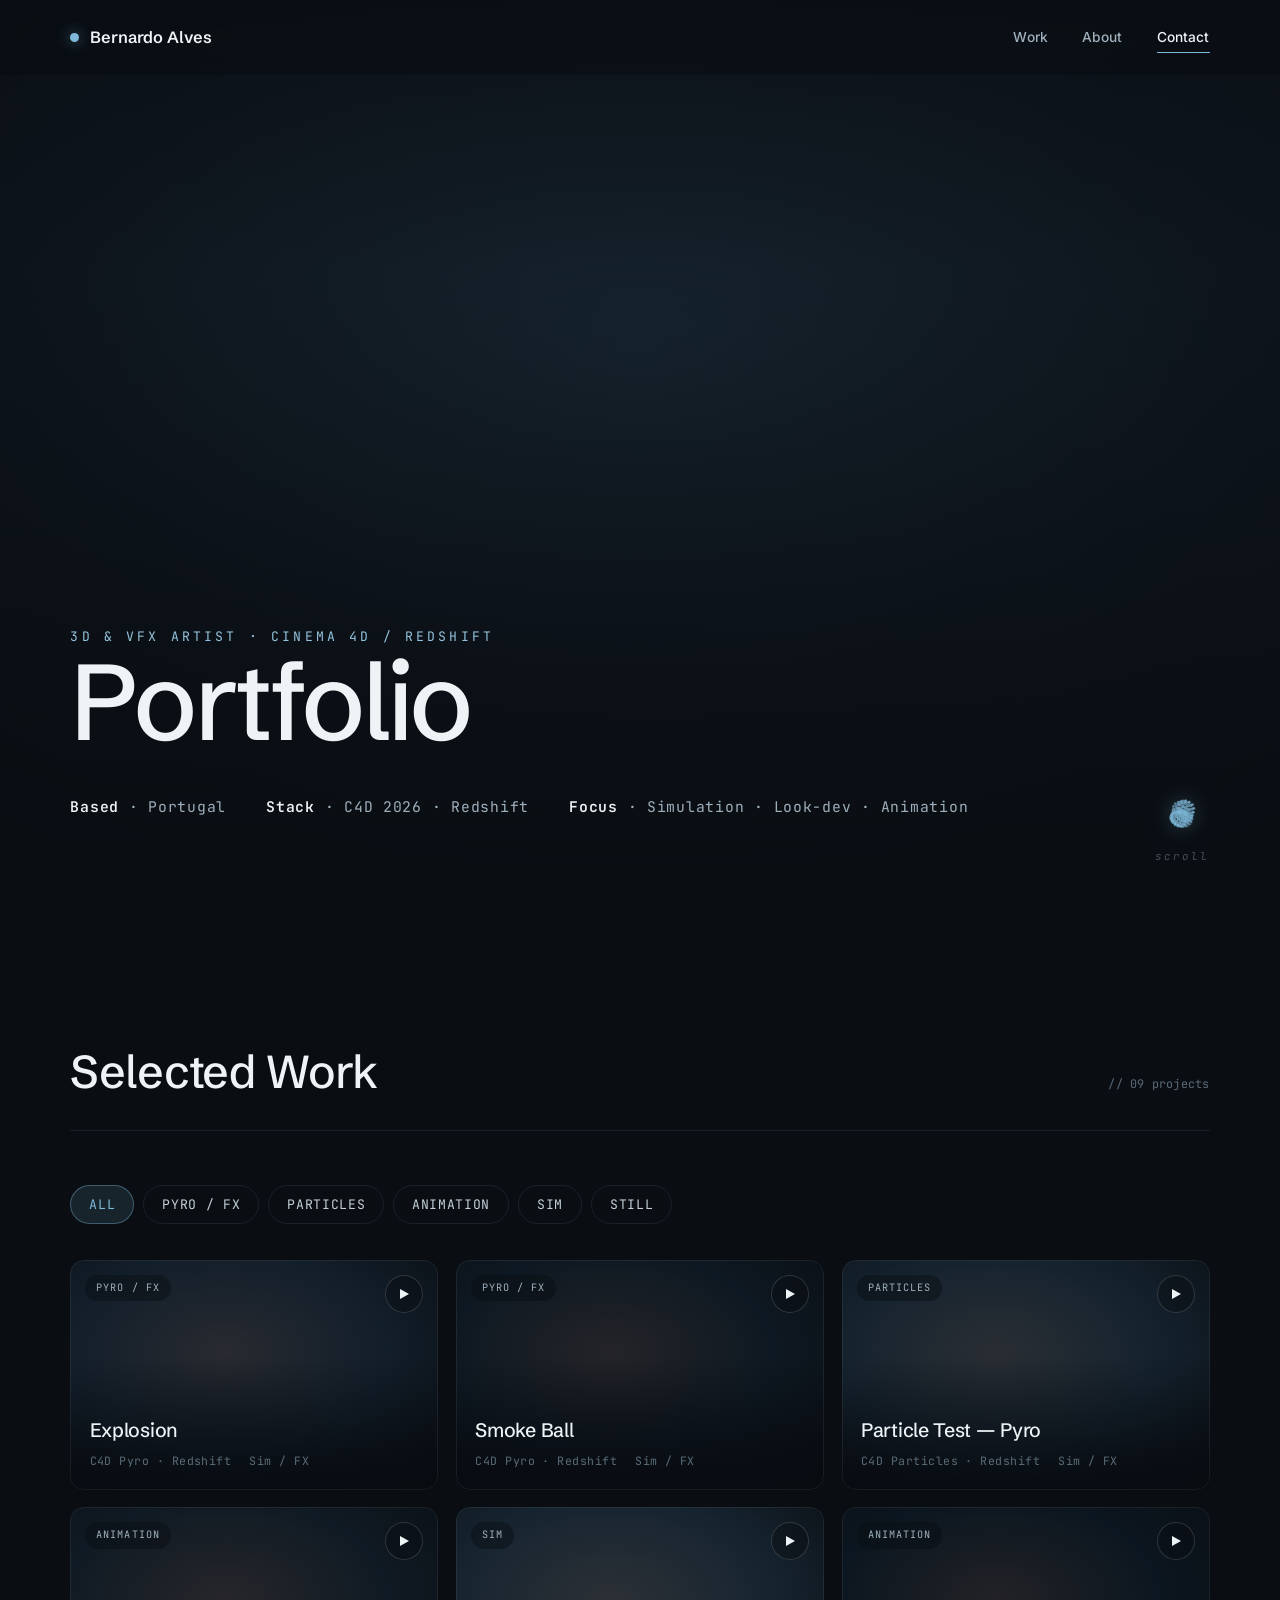
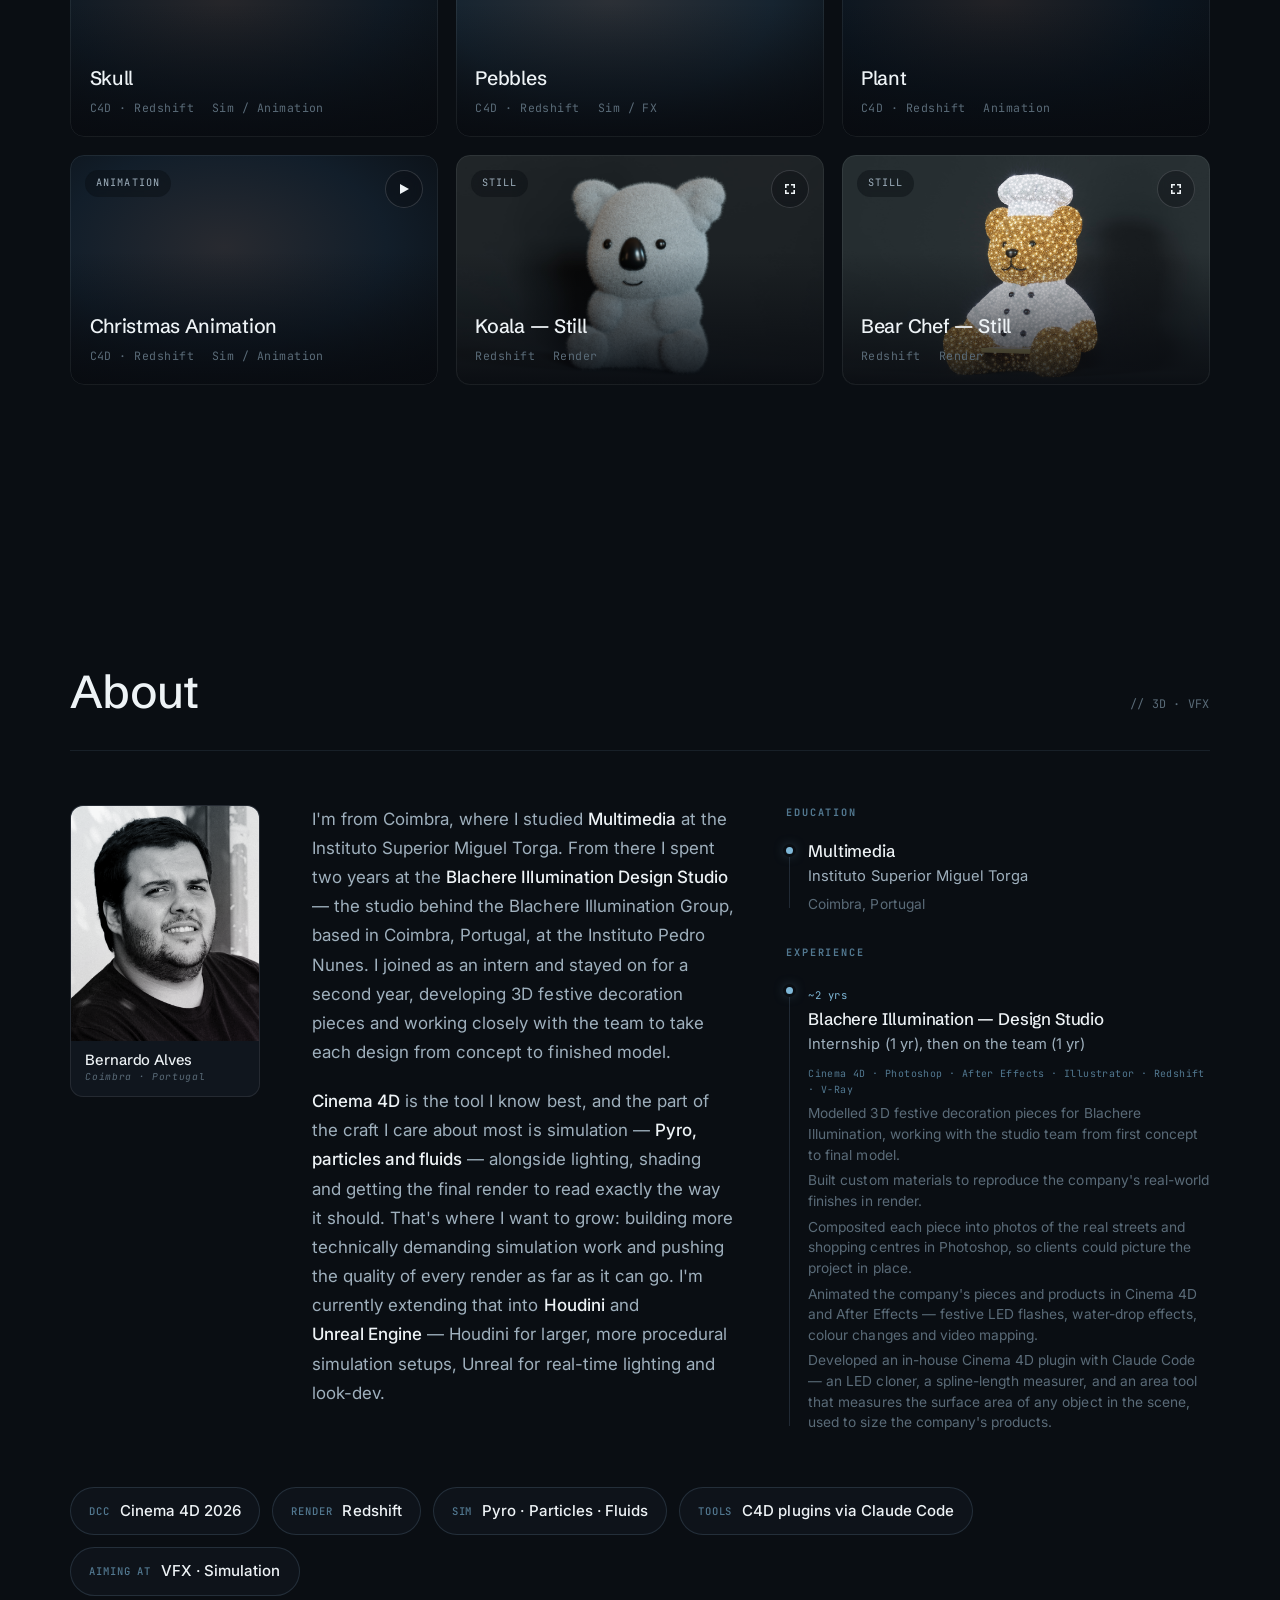
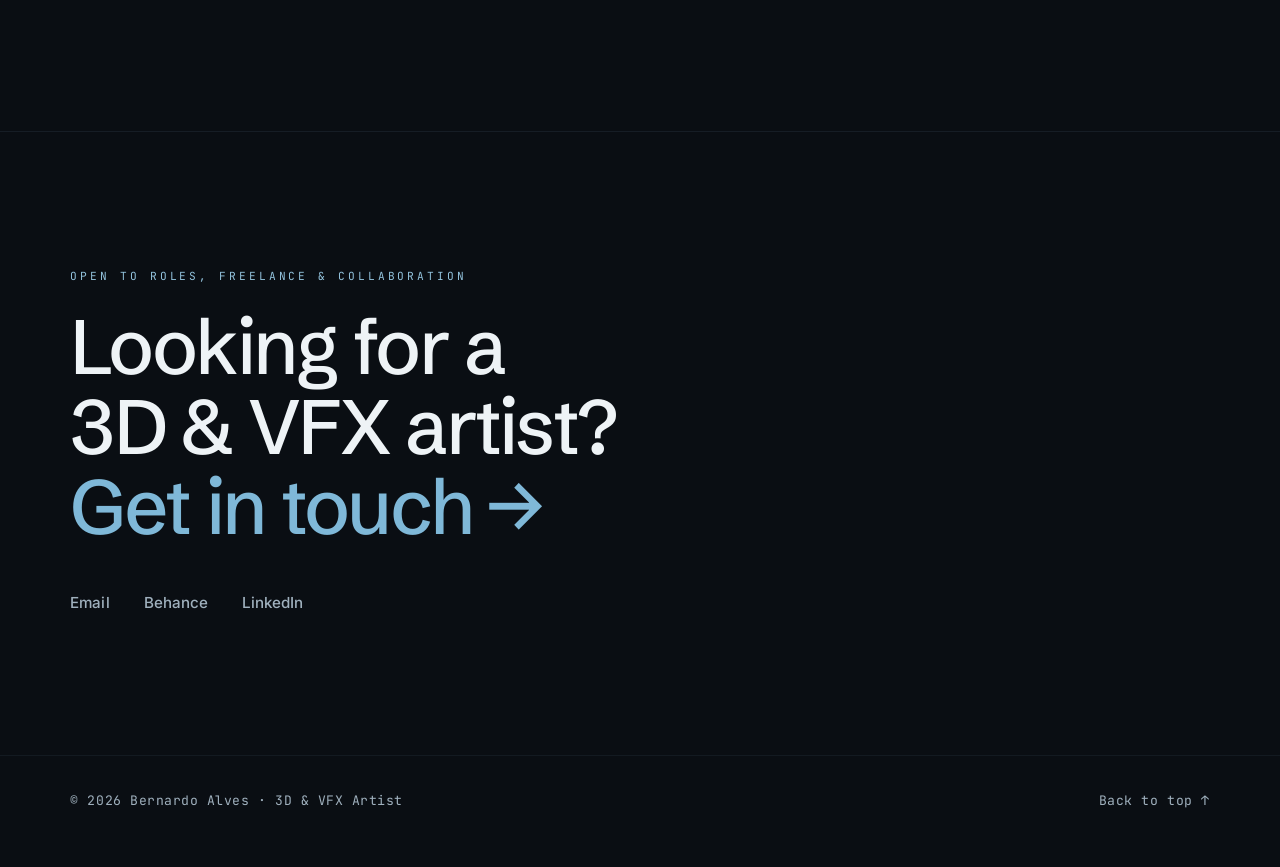
==== commit 8ac2ba30: "Gallery: rename Chef Bearnaise tile to Bear Chef Co-Authored-By: Claude Opus 5 <noreply@anthropic.co" ====
--- a/index.html
+++ b/index.html
@@ -129,7 +129,7 @@
       data-poster="assets/media/koala.jpg" data-img="assets/media/koala.jpg"></article>
 
     <article class="tile"
-      data-title="Chef Bearnaise — Still"
+      data-title="Bear Chef — Still"
       data-soft="Redshift" data-role="Render"
       data-tag="Still"
       data-note="Freelance work — still render with a moquette material replicating Blachere Illumination's real-world finish"
@@ -147,7 +147,7 @@
   <div class="about" data-reveal>
     <div class="about-body">
       <p>I'm from Coimbra, where I studied <strong>Multimedia</strong> at the Instituto Superior Miguel Torga. From there I spent two years at the <strong>Blachere Illumination Design&nbsp;Studio</strong> — the studio behind the Blachere Illumination Group, based in Coimbra, Portugal, at the Instituto Pedro Nunes. I joined as an intern and stayed on for a second year, developing 3D festive decoration pieces and working closely with the team to take each design from concept to finished model.</p>
-      <p>My tool is <strong>Cinema&nbsp;4D</strong>, and the part of the craft I care about most is simulation — <strong>Pyro, particles and fluids</strong> — alongside lighting, shading and getting the final render to read exactly the way it should. That's where I want to grow: building more technically demanding simulation work and pushing the quality of every render as far as it can go.</p>
+      <p><strong>Cinema&nbsp;4D</strong> is the tool I know best, and the part of the craft I care about most is simulation — <strong>Pyro, particles and fluids</strong> — alongside lighting, shading and getting the final render to read exactly the way it should. That's where I want to grow: building more technically demanding simulation work and pushing the quality of every render as far as it can go. I'm currently extending that into <strong>Houdini</strong> and <strong>Unreal&nbsp;Engine</strong> — Houdini for larger, more procedural simulation setups, Unreal for real-time lighting and look-dev.</p>
     </div>
 
     <figure class="portrait">
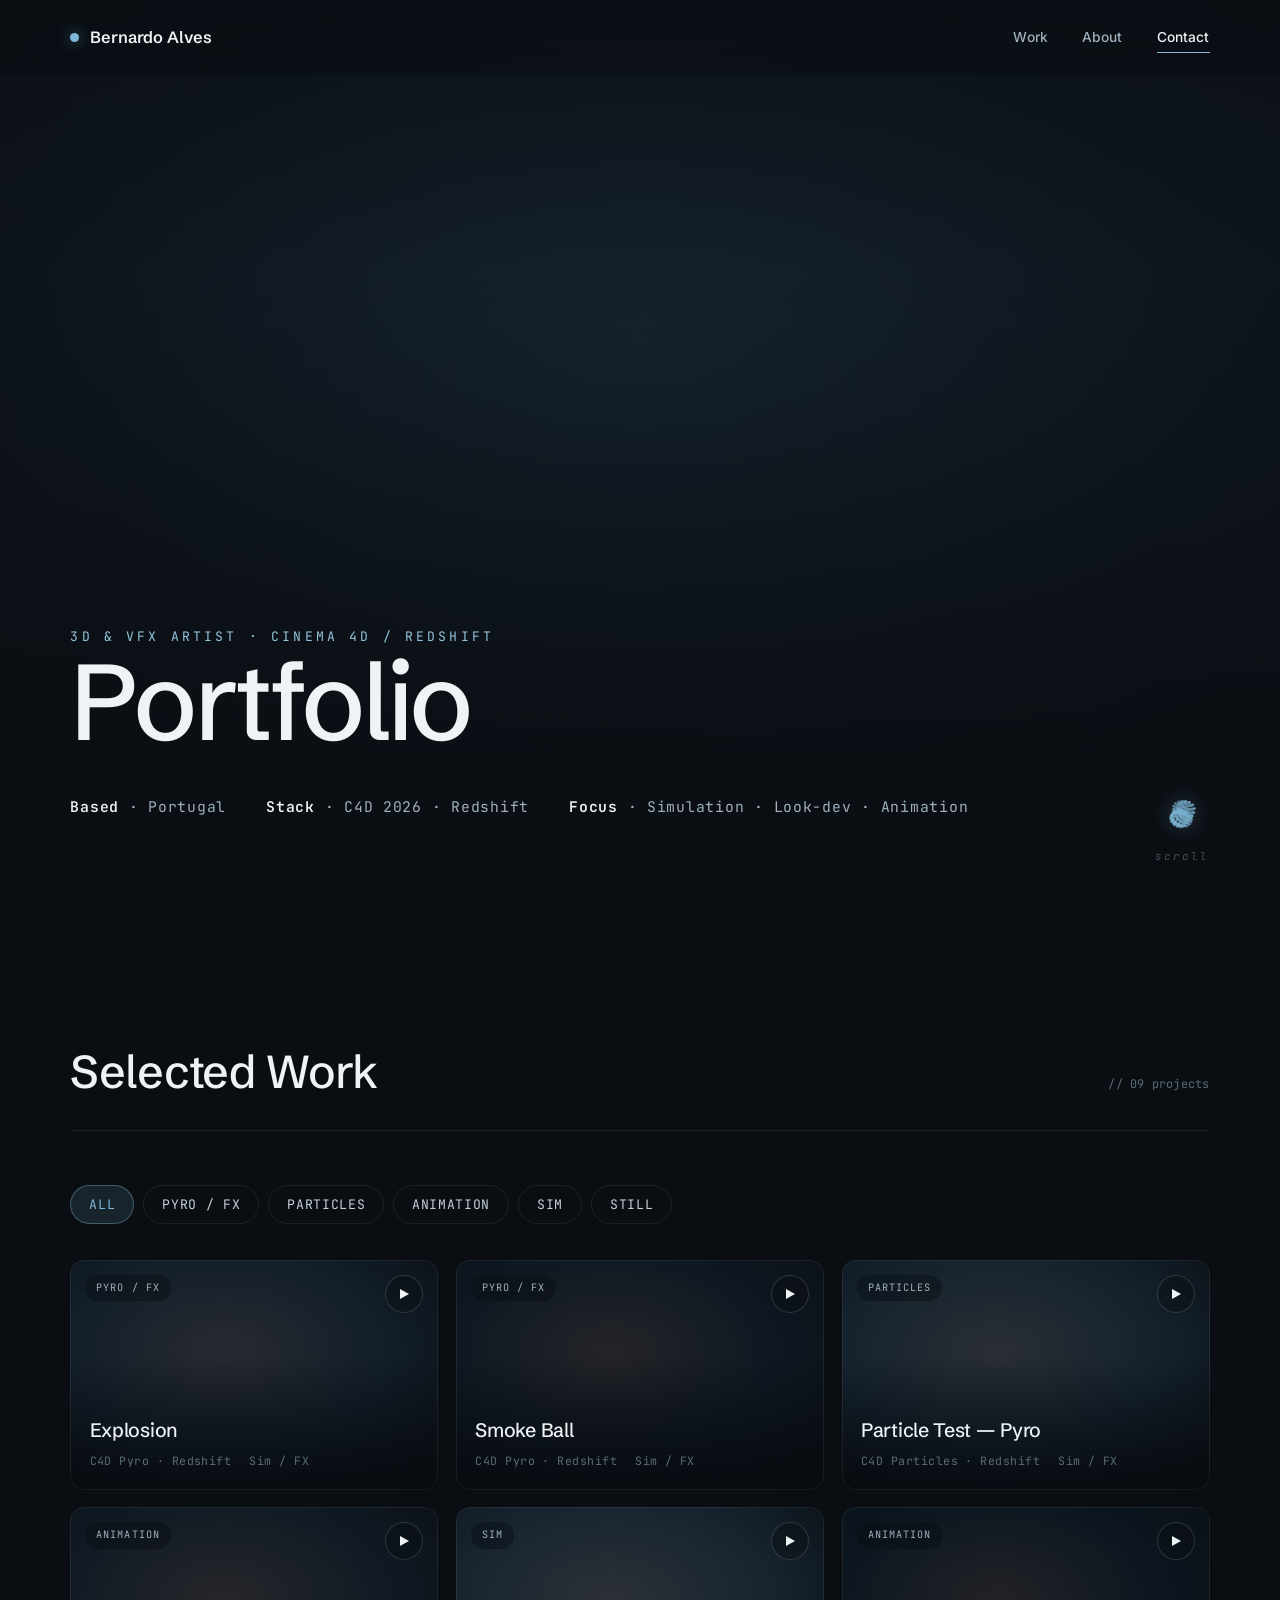
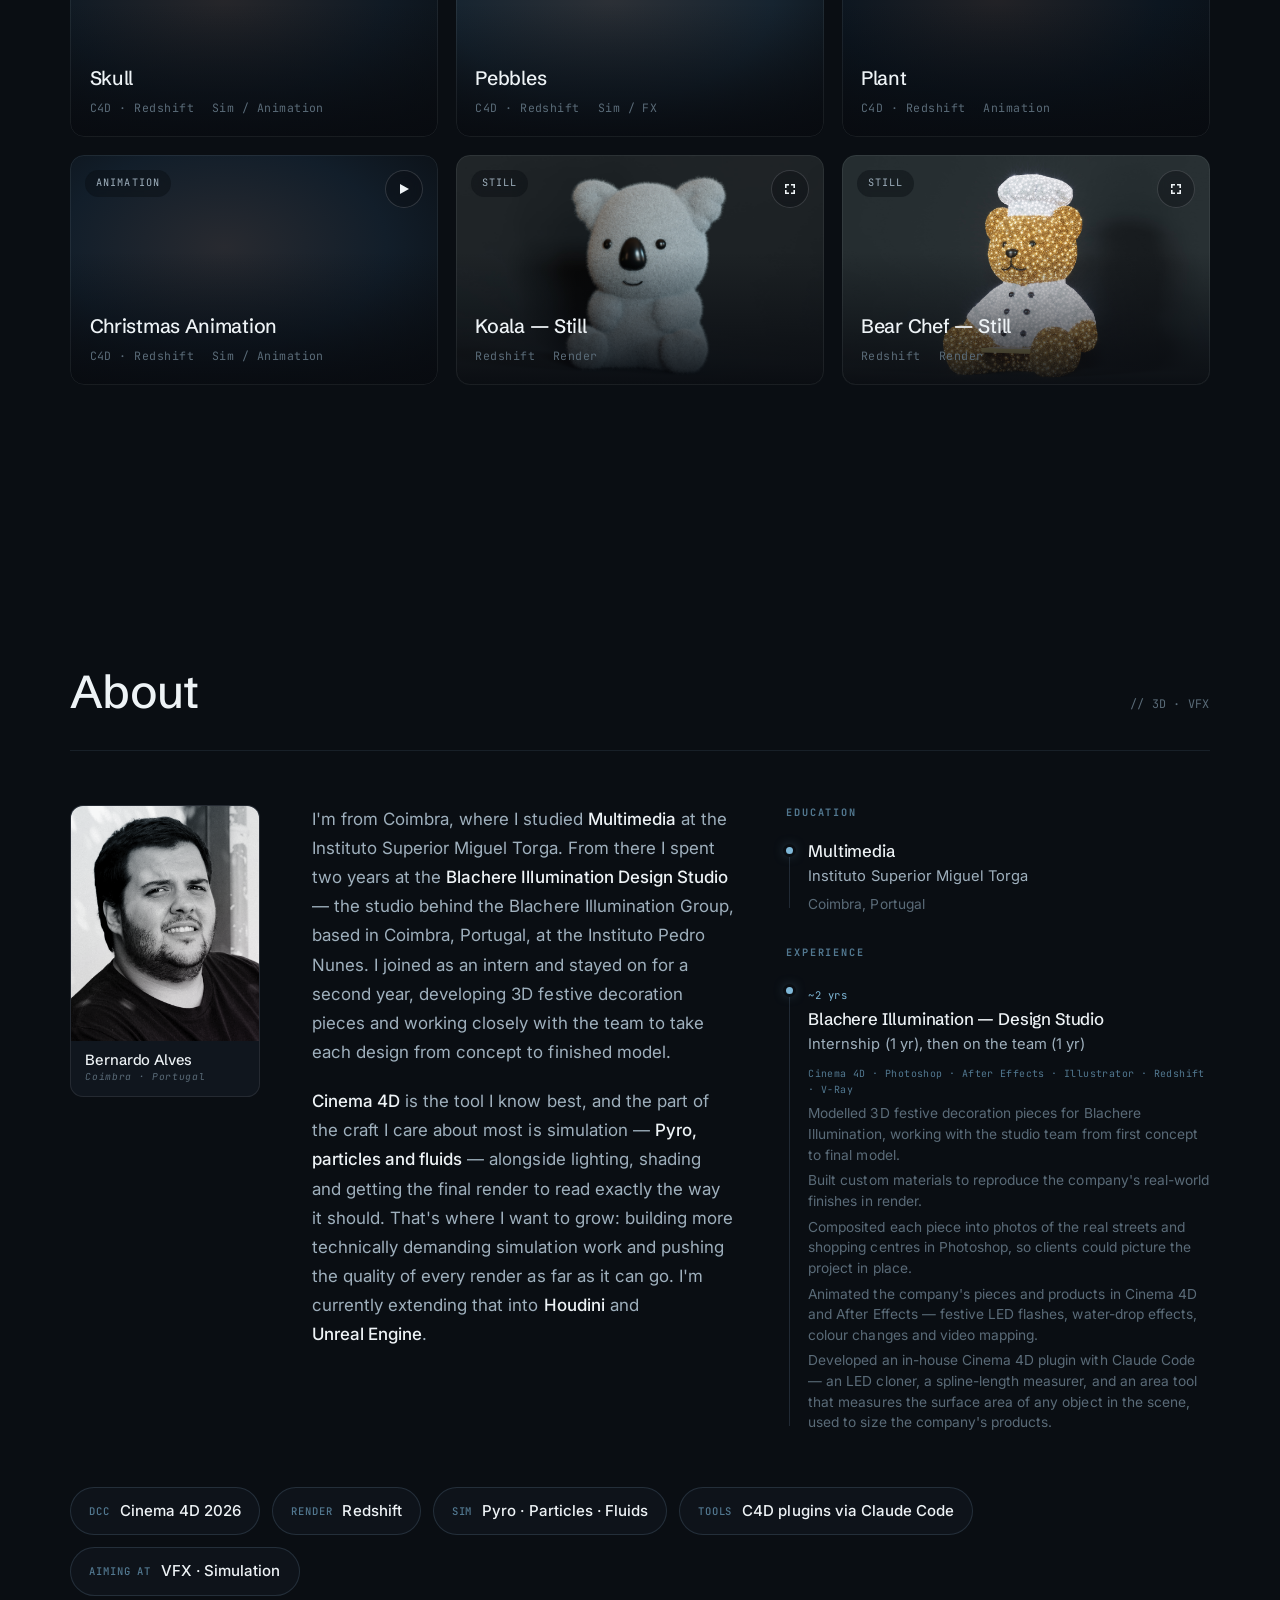
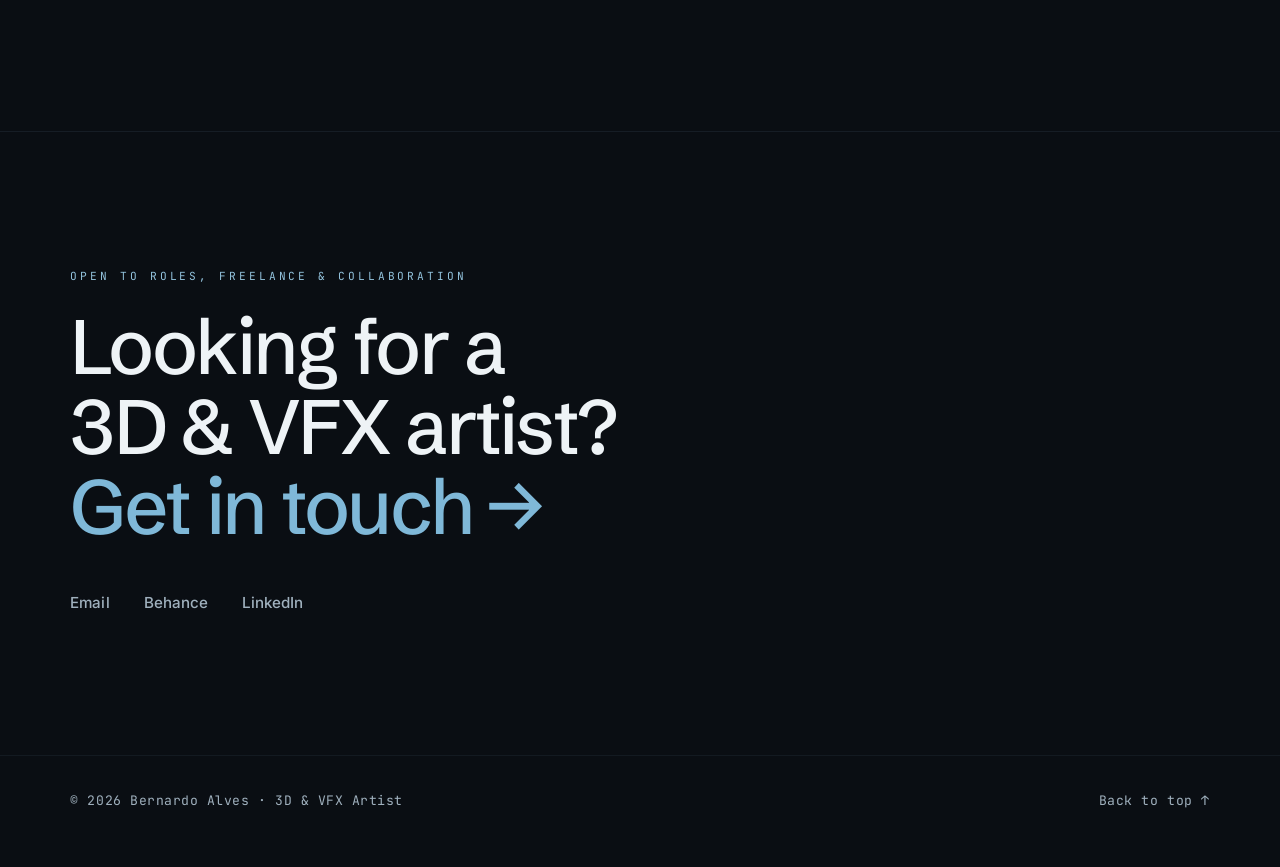
==== commit b28bedf9: "About: trim the Houdini/Unreal breakdown Co-Authored-By: Claude Opus 5 <noreply@anthropic.com>" ====
--- a/index.html
+++ b/index.html
@@ -147,7 +147,7 @@
   <div class="about" data-reveal>
     <div class="about-body">
       <p>I'm from Coimbra, where I studied <strong>Multimedia</strong> at the Instituto Superior Miguel Torga. From there I spent two years at the <strong>Blachere Illumination Design&nbsp;Studio</strong> — the studio behind the Blachere Illumination Group, based in Coimbra, Portugal, at the Instituto Pedro Nunes. I joined as an intern and stayed on for a second year, developing 3D festive decoration pieces and working closely with the team to take each design from concept to finished model.</p>
-      <p><strong>Cinema&nbsp;4D</strong> is the tool I know best, and the part of the craft I care about most is simulation — <strong>Pyro, particles and fluids</strong> — alongside lighting, shading and getting the final render to read exactly the way it should. That's where I want to grow: building more technically demanding simulation work and pushing the quality of every render as far as it can go. I'm currently extending that into <strong>Houdini</strong> and <strong>Unreal&nbsp;Engine</strong> — Houdini for larger, more procedural simulation setups, Unreal for real-time lighting and look-dev.</p>
+      <p><strong>Cinema&nbsp;4D</strong> is the tool I know best, and the part of the craft I care about most is simulation — <strong>Pyro, particles and fluids</strong> — alongside lighting, shading and getting the final render to read exactly the way it should. That's where I want to grow: building more technically demanding simulation work and pushing the quality of every render as far as it can go. I'm currently extending that into <strong>Houdini</strong> and <strong>Unreal&nbsp;Engine</strong>.</p>
     </div>
 
     <figure class="portrait">
--- a/css/styles.css
+++ b/css/styles.css
@@ -279,7 +279,7 @@
 .c-row{display:flex;align-items:baseline;justify-content:space-between;gap:16px}
 .c-k{font-family:var(--font-mono);font-size:.62rem;text-transform:uppercase;letter-spacing:.1em;color:var(--ink-faint)}
 .c-v{font-weight:500;font-size:.92rem;color:var(--ink);text-align:right}
-@media(max-width:900px){.preview{padding:20px;align-items:flex-end}.preview-card{flex-direction:column;width:100%;max-height:92vh;overflow-y:auto}.preview-media{width:100%!important;height:auto!important}.preview-info{width:100%;border-left:none;border-top:1px solid color-mix(in srgb,var(--line) 55%, transparent);padding:24px}}
+@media(max-width:900px){.preview{padding:20px;align-items:flex-end}.preview-card{flex-direction:column;width:100%;max-height:92vh;overflow-y:auto}.preview-media{width:100%}.preview-info{width:100%;border-left:none;border-top:1px solid color-mix(in srgb,var(--line) 55%, transparent);padding:24px}}
 
 :focus-visible{outline:2px solid var(--ember);outline-offset:3px}
 
